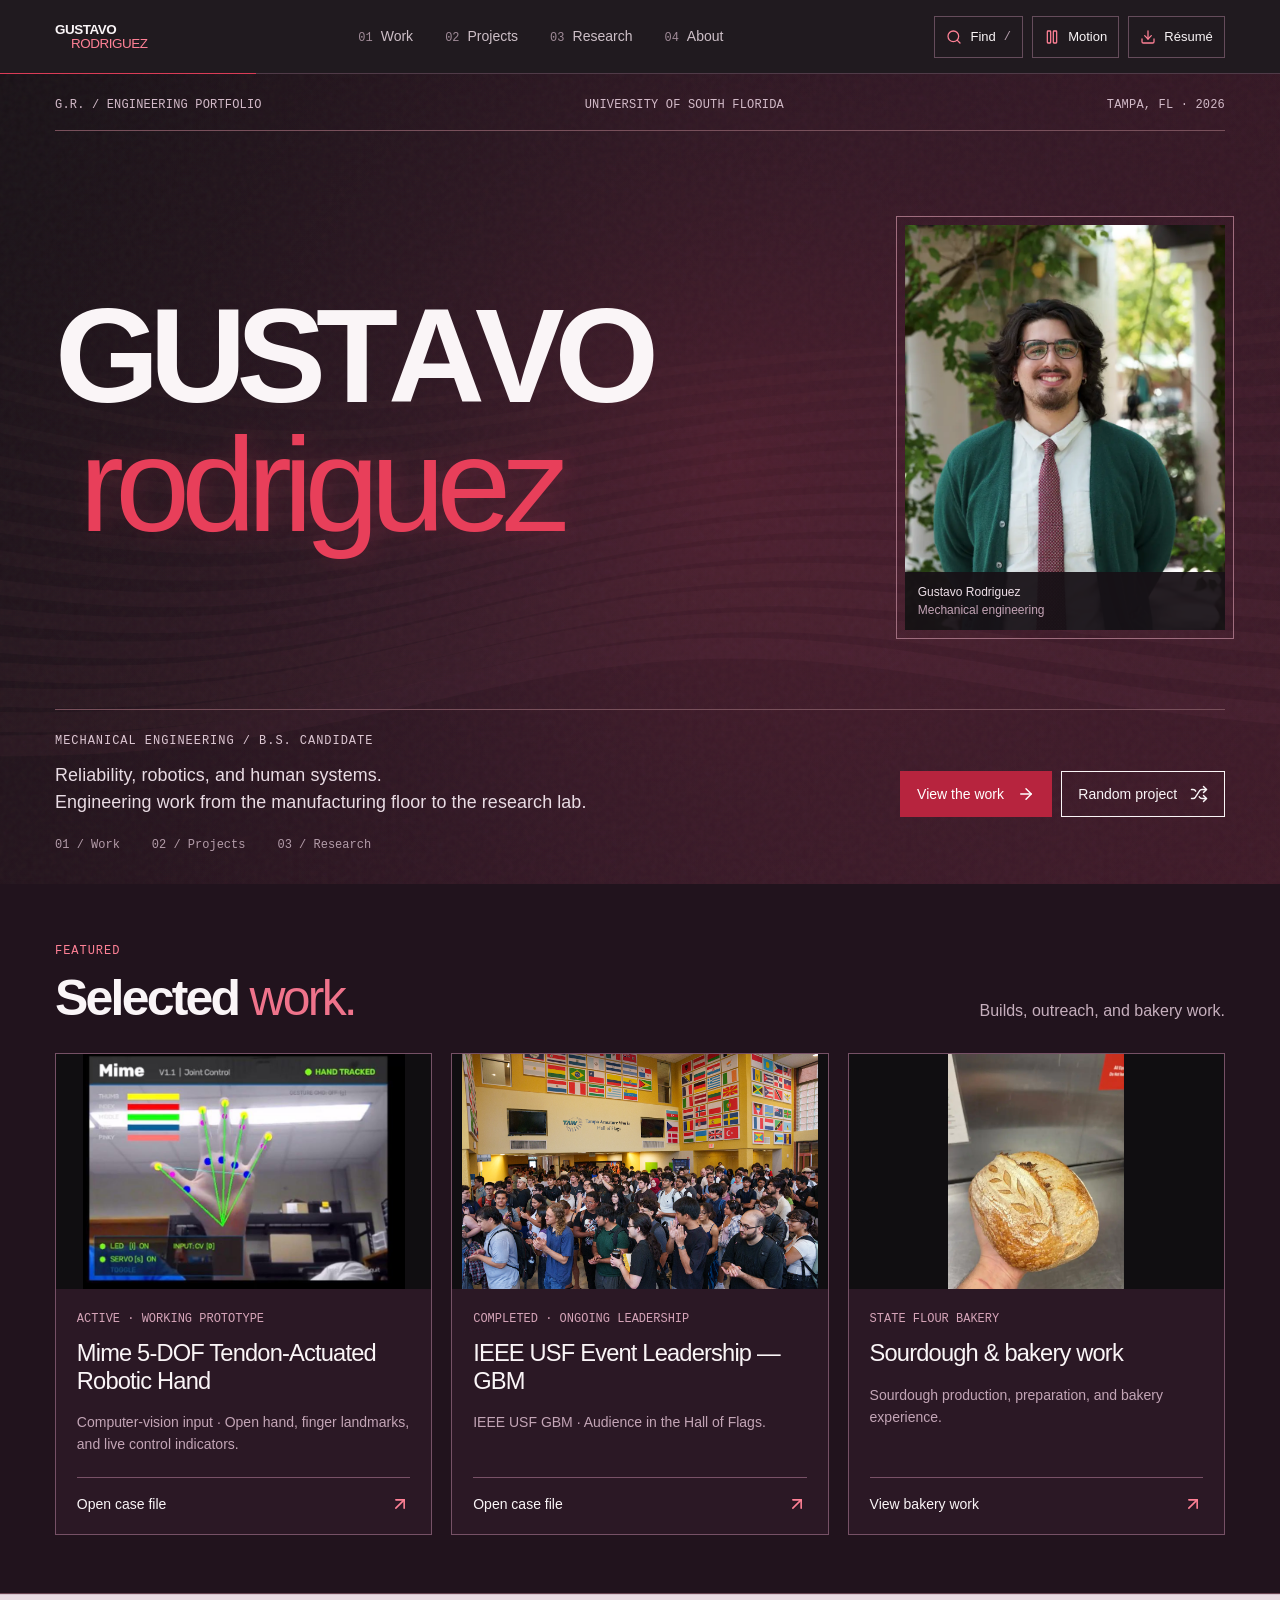
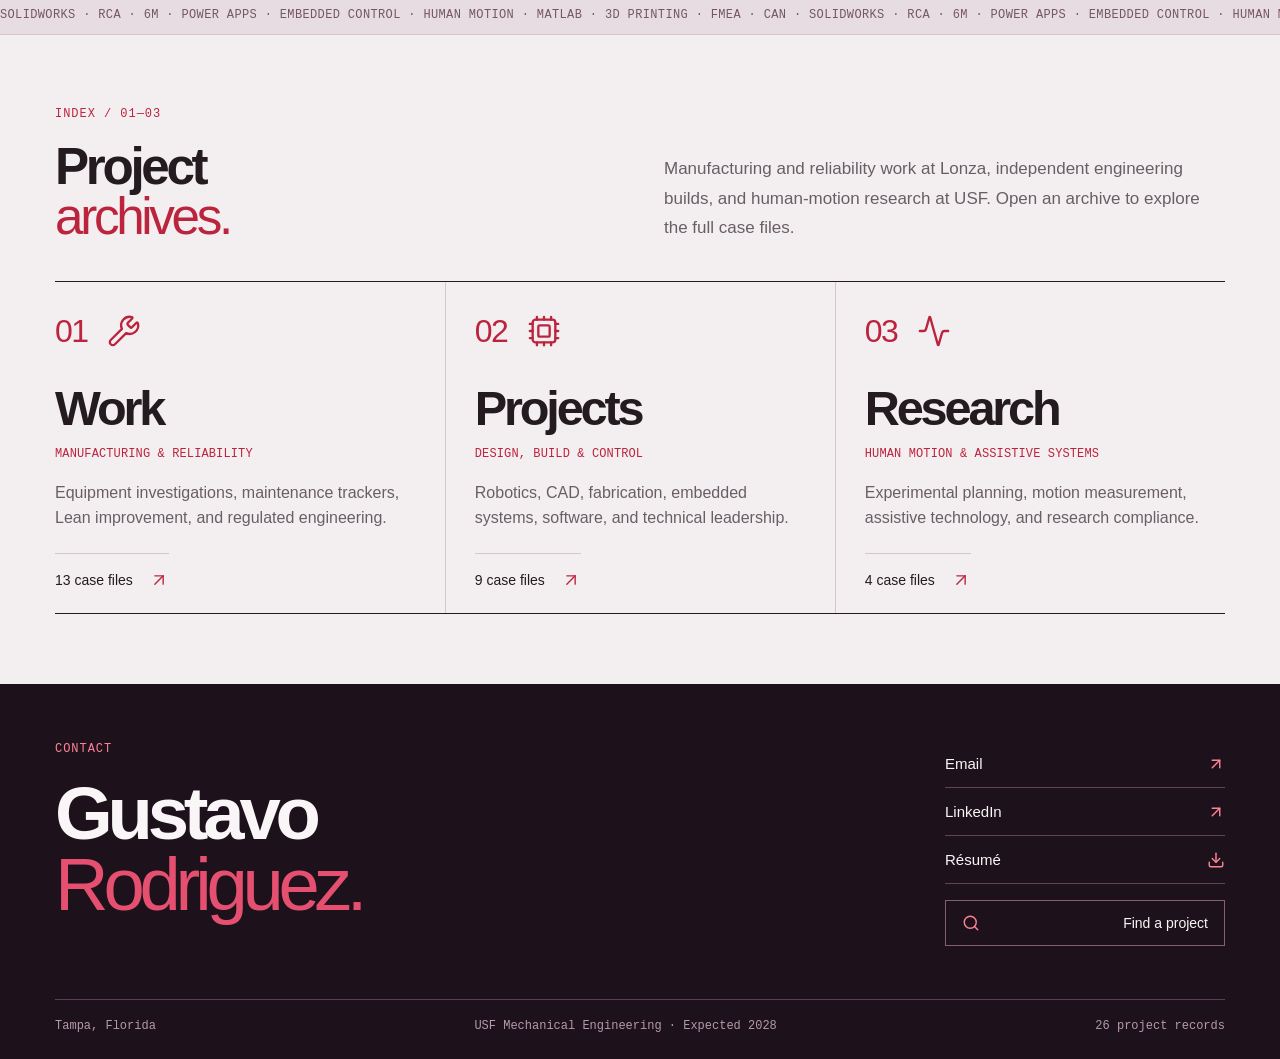
==== index.html @ 16ee63f1 "Add files via upload" ====
<!doctype html>
<html lang="en">
<head>
  <meta charset="utf-8">
  <meta name="viewport" content="width=device-width,initial-scale=1,viewport-fit=cover">
  <meta name="description" content="Gustavo Rodriguez — mechanical engineering portfolio across reliability, manufacturing systems, robotics, CAD, embedded control, and human-motion research.">
  <meta name="theme-color" content="#171116">
  <title>Gustavo Rodriguez — Engineering Portfolio</title>
  <style>
:root{--ink:#241b21;--sea:#171116;--paper:#f3eff1;--paper-2:#e9e2e6;--white:#faf5f7;--accent:#bc243e;--accent-light:#ff8196;--accent-soft:#efdee4;--muted:#6a5e66;--line:#d3c7cf;--line-dark:#503b48;--sans:Helvetica,"Helvetica Neue",Arial,sans-serif;--serif:var(--sans);--mono:"Courier New",monospace;--nav:74px;--pad:clamp(20px,4.3vw,70px)}
*{box-sizing:border-box}html{background:var(--sea);scroll-behavior:smooth;scroll-padding-top:var(--nav)}body{margin:0;background:var(--paper);color:var(--ink);font:16px/1.65 var(--sans);overflow-x:clip}button,input,textarea,select{font:inherit}button,a{-webkit-tap-highlight-color:transparent}button{border-radius:0;color:inherit}button:not(:disabled),summary{cursor:pointer}button:disabled{opacity:.5;cursor:default}a{color:inherit;text-decoration:none}img,video{display:block;max-width:100%}[hidden]{display:none!important}::selection{background:#d43551;color:#fff}:focus-visible{outline:2px solid var(--accent);outline-offset:4px}.scroll-locked{position:fixed;width:100%;overflow:hidden}.icon-sprite{position:absolute;width:0;height:0;overflow:hidden;pointer-events:none}.icon{display:inline-block;width:20px;height:20px;vertical-align:middle;flex-shrink:0;pointer-events:none}.icon-badge{display:inline-flex;align-items:center;justify-content:center;flex-shrink:0;width:46px;height:46px;color:var(--accent)}.icon-badge>.icon{width:34px;height:34px;stroke-width:1.7}.section-label{display:block;color:var(--accent);font:400 .75rem/1.55 var(--mono);letter-spacing:.08em;text-transform:uppercase}.skip{position:fixed;z-index:200;left:1rem;top:-5rem;padding:.8rem 1rem;background:var(--paper);color:var(--ink)}.skip:focus{top:1rem}.view{display:none;min-height:calc(100svh - var(--nav));animation:pageEnter .5s ease}.view.active{display:block}@keyframes pageEnter{from{opacity:0;transform:translateY(9px)}to{opacity:1;transform:none}}
.mast,.cover,.page-hero,.about-hero,.feature-band,.education-card,.case-art,.editor-lock,body>footer{--accent:#ff8196;--accent-soft:#442330;--muted:#c1acb9;--line:#684451;color:var(--white);background:var(--sea)}.mast{position:sticky;z-index:50;top:0;display:grid;grid-template-columns:auto 1fr auto;align-items:center;gap:1.5rem;min-height:var(--nav);padding:0 var(--pad);border-bottom:1px solid var(--line-dark);background:#171116f5;backdrop-filter:blur(12px)}.wordmark{display:flex;flex-direction:column;align-items:flex-start;gap:0;padding:0;border:0;background:none;font:750 .84rem/.97 var(--sans);letter-spacing:-.035em}.wordmark i{margin-left:1rem;color:var(--accent);font-style:normal;font-weight:300}.nav{display:flex;justify-content:center;gap:clamp(1rem,2.5vw,2.7rem)}.nav button{position:relative;min-height:44px;padding:.6rem 0;border:0;background:none;color:#cdbfc7;font-size:.875rem;line-height:1.3}.nav small{color:#a08b98;font:.75rem var(--mono);margin-right:.5rem}.nav button:after{content:"";position:absolute;left:0;right:100%;bottom:0;height:1px;background:var(--accent);transition:right .25s}.nav button.active,.nav button:hover{color:white}.nav button.active:after,.nav button:hover:after{right:0}.utility{display:flex;align-items:center;gap:.55rem}.utility button,.utility a{display:inline-flex;align-items:center;justify-content:center;gap:.5rem;min-height:42px;padding:.55rem .7rem;border:1px solid #654c5b;background:transparent;color:var(--white);font-size:.8125rem}.utility .icon{width:16px;height:16px;color:var(--accent)}.utility kbd{font:.75rem var(--mono);color:#b8a0af}.utility button:hover,.utility a:hover{border-color:var(--accent)}.menu{display:none}.route-progress{position:absolute;left:0;bottom:-1px;width:var(--route-progress,20%);height:1px;background:#db3c57;transition:width .4s ease}
.cover{position:relative;isolation:isolate;overflow:hidden;background:#24131e}#oceanCanvas{position:absolute;z-index:-2;inset:0;width:100%;height:100%;pointer-events:none}.cover:before,.page-hero:before,.about-hero:before{content:"";position:absolute;z-index:-1;inset:0;pointer-events:none;background-image:url("data:image/svg+xml,%3Csvg viewBox='0 0 180 180' xmlns='http://www.w3.org/2000/svg'%3E%3Cfilter id='g'%3E%3CfeTurbulence type='fractalNoise' baseFrequency='.78' numOctaves='2' stitchTiles='stitch'/%3E%3C/filter%3E%3Crect width='100%25' height='100%25' filter='url(%23g)' opacity='.7'/%3E%3C/svg%3E");opacity:.06;mix-blend-mode:screen}.cover-grid{display:grid;grid-template-columns:minmax(0,1.6fr) minmax(240px,.65fr);grid-template-rows:auto 1fr auto;gap:2rem;align-items:center;min-height:min(810px,calc(100svh - var(--nav)));padding:1.35rem var(--pad) 2rem}.cover-top{grid-column:1/-1;display:flex;justify-content:space-between;align-items:center;gap:1rem;padding-bottom:1rem;border-bottom:1px solid #78505b;color:#d2bac8;font:.75rem/1.5 var(--mono);text-transform:uppercase;letter-spacing:.015em}.cover-title{position:relative;z-index:3;margin:1rem 0;font:750 clamp(4rem,10.5vw,10.8rem)/.94 var(--sans);letter-spacing:-.075em;text-transform:uppercase}.cover-title .line{position:relative;display:block;white-space:nowrap}.cover-title .line:last-child{margin:.015em 0 0 .18em;color:#e83f5a;font-weight:300;letter-spacing:-.065em;text-transform:none}.cover-title .line:last-child:after{content:attr(data-name);position:absolute;z-index:-1;inset:0;color:#f44367;opacity:.18;filter:blur(12px);transform:translateX(.055em);animation:typeEcho 11s ease-in-out infinite alternate;pointer-events:none}.cover-title .glyph{display:inline-block;animation:glyphIn 1s cubic-bezier(.18,.75,.18,1) both}@keyframes glyphIn{from{opacity:0;filter:blur(14px);transform:translateY(18px)}to{opacity:1;filter:none;transform:none}}@keyframes typeEcho{to{transform:translate(-.025em,.025em);opacity:.3;filter:blur(18px)}}.portrait-wrap{position:relative;width:min(25vw,350px);justify-self:end;aspect-ratio:.79;margin:2.5rem 0 1.5rem;outline:1px solid #9f6d7e;outline-offset:8px;background:#20151c}.portrait-wrap picture{display:block;width:100%;height:100%}.portrait-wrap img{width:100%;height:100%;object-fit:cover;object-position:center 36%;animation:none;transform:none}.portrait-label{position:absolute;left:0;right:0;bottom:0;display:flex;flex-direction:column;padding:.7rem .8rem;background:#171116ef;color:#eee0e8;font:.75rem/1.5 var(--sans)}.portrait-label span:last-child{color:#c4a4b6;font-size:.75rem}.cover-bottom{grid-column:1/-1;display:grid;grid-template-columns:minmax(0,1.1fr) auto;gap:1rem 2rem;align-items:end;border-top:1px solid #78505b;padding-top:1.4rem}.cover-deck>.section-label{color:#ddc7d3;margin-bottom:.7rem}.cover-deck>p{max-width:670px;margin:0;color:#e9dce4;font:300 clamp(1rem,1.4vw,1.25rem)/1.55 var(--sans);letter-spacing:.005em}.hero-actions,.about-actions{display:flex;gap:.6rem;flex-wrap:wrap}.button,.hero-actions a,.hero-actions button{display:inline-flex;align-items:center;justify-content:center;gap:.8rem;min-height:46px;padding:.75rem 1rem;border:1px solid currentColor;background:transparent;color:inherit;font-size:.875rem;font-weight:400;line-height:1.3}.button .icon,.hero-actions .icon{width:18px;height:18px}.button:hover,.hero-actions button:hover{border-color:var(--accent);color:var(--accent)}.hero-actions .primary-action{background:#b7243e;border-color:#b7243e;color:white}.hero-actions .primary-action:hover{background:#cc304b;border-color:#cc304b;color:white}.cover-roles{grid-column:1/-1;display:flex;gap:2rem;padding-top:.3rem;color:#b39ca9;font:.75rem var(--mono)}.ticker{overflow:hidden;border-block:1px solid #d5c5ce;background:#e8dce3;color:#745763}.ticker div{width:max-content;padding:.85rem 0;font:.75rem/1 var(--mono);letter-spacing:.03em;text-transform:uppercase;animation:ticker 50s linear infinite}@keyframes ticker{to{transform:translateX(-50%)}}
.home-intro{display:grid;grid-template-columns:1fr 1fr;align-items:end;gap:3rem;padding:clamp(3rem,5.5vw,6rem) var(--pad) 2.4rem}.home-intro h2{margin:1.1rem 0 0;font:650 clamp(2.6rem,4vw,4.2rem)/.99 var(--sans);letter-spacing:-.065em}.home-intro h2 em{font-weight:300;font-style:normal;color:var(--accent)}.home-intro>p{max-width:580px;justify-self:end;margin:0;color:var(--muted);font:300 1.0625rem/1.75 var(--sans)}.gateways{display:grid;grid-template-columns:repeat(3,minmax(0,1fr));margin:0 var(--pad) clamp(3rem,5.5vw,6rem);border-top:1px solid var(--ink);border-bottom:1px solid var(--ink)}.gateway{display:flex;flex-direction:column;min-width:0;padding:1.7rem 1.8rem 1.4rem;border:0;background:transparent;text-align:left;transition:background .25s}.gateway+.gateway{border-left:1px solid var(--line)}.gateway:first-child{padding-left:0;padding-right:1.8rem}.gateway:last-child{padding-right:0}.gateway:hover{background:#ebdfe5}.gateway-top{display:flex;justify-content:space-between;align-items:center;gap:1rem}.gateway-no{color:var(--accent);font:300 2rem/1 var(--sans);letter-spacing:-.05em}.gateway .icon-badge{width:42px;height:42px}.gateway .icon{stroke-width:1.65}.gateway h3{margin:2rem 0 .8rem;font:550 clamp(2.3rem,3.8vw,4rem)/1 var(--sans);letter-spacing:-.065em}.gateway small{color:var(--accent);font:.75rem/1.55 var(--mono);text-transform:uppercase;letter-spacing:.01em}.gateway p{margin:1rem 0 1.4rem;color:var(--muted);font:300 1rem/1.6 var(--sans)}.gateway-foot{display:flex;align-items:center;justify-content:space-between;gap:1rem;margin-top:auto;padding-top:1rem;border-top:1px solid var(--line);font:.875rem var(--sans)}.gateway-foot .icon{color:var(--accent);transition:transform .25s}.gateway:hover .gateway-foot .icon{transform:translate(3px,-3px)}.feature-band{display:grid;grid-template-columns:.85fr 1.15fr;gap:clamp(2rem,7vw,7rem);padding:clamp(3rem,6vw,6rem) var(--pad);background:#21131d}.feature-copy>h2{margin:1.2rem 0 1.6rem;font:650 clamp(2.8rem,4.5vw,5rem)/.97 var(--sans);letter-spacing:-.065em}.feature-copy>h2 em{color:#e34f6b;font-weight:300;font-style:normal}.feature-copy>p{max-width:410px;color:#c2aebc;font:300 1rem/1.7 var(--sans)}.feature-metrics{display:grid;grid-template-columns:1fr 1fr;gap:1.3rem;max-width:480px;margin-top:2rem;border-top:1px solid #654455}.feature-metrics>div{padding-top:1.4rem}.feature-metrics strong{font:350 clamp(2.5rem,3.8vw,4rem)/1 var(--sans);letter-spacing:-.065em}.feature-metrics strong span{font-size:.52em;letter-spacing:-.035em}.feature-metrics p{max-width:190px;margin:1rem 0 0;color:#bda4b4;font:.875rem/1.5 var(--sans)}.featured-cases{border-top:1px solid #825565}.featured-case{display:grid;grid-template-columns:34px minmax(0,1fr) 20px;align-items:center;gap:1rem;width:100%;padding:1.35rem 0;border:0;border-bottom:1px solid #604052;background:transparent;color:var(--white);text-align:left}.featured-case-icon{color:var(--accent)}.featured-case-icon .icon{width:26px;height:26px;stroke-width:1.65}.featured-case small{display:block;color:#c0a3b3;font:.75rem/1.5 var(--mono);text-transform:uppercase}.featured-case strong{display:block;margin:.6rem 0 0;font:400 clamp(1rem,1.5vw,1.35rem)/1.3 var(--sans);letter-spacing:-.02em}.featured-case>.icon{color:var(--accent);transition:transform .25s}.featured-case:hover strong{color:var(--accent)}.featured-case:hover>.icon{transform:translate(3px,-3px)}
.page-hero{position:relative;isolation:isolate;overflow:hidden;padding:1.4rem var(--pad) 2.8rem;background:linear-gradient(110deg,#20131c 25%,#402031)}.chapter-meta{display:flex;justify-content:space-between;gap:1rem;padding-bottom:1rem;border-bottom:1px solid #79515f;color:#bba3b1;font:.75rem/1.55 var(--mono);text-transform:uppercase}.chapter-meta .section-label{color:#e1c4d1}.chapter-title{display:flex;align-items:center;justify-content:space-between;gap:3rem;margin:2.7rem 0 1.5rem}.chapter-title h1{margin:0;max-width:1050px;font:650 clamp(2.8rem,6.5vw,7rem)/.97 var(--sans);letter-spacing:-.065em;overflow-wrap:anywhere}.chapter-title h1 em{display:block;margin-top:.06em;color:#ef738b;font-weight:300;font-style:normal;font-size:.8em}.chapter-icon{align-self:center;flex-shrink:0;color:#ef738b}.chapter-icon .icon{width:clamp(46px,7vw,95px);height:clamp(46px,7vw,95px);stroke-width:1.2}.page-hero>p{max-width:790px;margin:0;color:#cdb4c3;font:300 1rem/1.7 var(--sans)}.archive{padding:clamp(2.4rem,4.5vw,4.5rem) var(--pad)}.section-heading{display:flex;align-items:end;justify-content:space-between;gap:2rem;margin-bottom:1.5rem}.section-heading .section-label{color:var(--muted)}.section-heading h2{margin:.55rem 0 0;font:400 2.1rem/1.1 var(--sans);letter-spacing:-.05em}.section-heading p{max-width:530px;margin:0;color:var(--muted);font:300 1rem/1.65 var(--sans)}.confidentiality{display:flex;align-items:center;gap:.8rem;margin:0 0 1rem;padding:.9rem 0;border-block:1px solid var(--line);color:var(--muted);font:.875rem/1.55 var(--sans)}.confidentiality>.icon{color:var(--accent)}.confidentiality b{margin-right:.5rem;font-weight:500;color:var(--ink)}.archive-tools{position:sticky;z-index:12;top:var(--nav);display:flex;flex-wrap:wrap;align-items:center;justify-content:space-between;gap:.8rem;padding:.8rem 0 1rem;margin-bottom:.5rem;background:#f3eff1f7;backdrop-filter:blur(10px)}.search-wrap{display:flex;align-items:center;gap:.7rem;min-width:225px;max-width:340px;flex:1;min-height:46px;padding:.7rem .8rem;border:1px solid #b9a5b1;background:#faf7f8;color:var(--muted)}.search-wrap:focus-within{outline:2px solid var(--accent);outline-offset:2px}.search-wrap .icon{width:18px;height:18px;color:var(--accent)}.search-wrap input{width:100%;min-width:0;border:0;outline:0;background:transparent;font-size:.9375rem}.filter-row{display:flex;gap:.4rem;flex-wrap:wrap;justify-content:flex-end}.filter-row button{min-height:42px;padding:.6rem .75rem;border:1px solid var(--line);background:transparent;font-size:.875rem;line-height:1.3}.filter-row button.active{background:#aa243c;border-color:#aa243c;color:white}.filter-row button:hover{border-color:var(--accent)}.archive-grid{display:grid;grid-template-columns:repeat(3,minmax(0,1fr));gap:1rem}.project-card{position:relative;display:flex;min-width:0;min-height:400px;flex-direction:column;padding:1.6rem;border:1px solid #cbbcc5;background:#f8f4f6;text-align:left;transition:border-color .25s,background .25s}.project-card:after{content:"";position:absolute;left:0;bottom:0;width:0;height:2px;background:var(--accent);transition:width .35s ease}.project-card:hover{background:#eee1e7;border-color:#b18d9e}.project-card:hover:after{width:100%}.card-top{display:flex;justify-content:space-between;align-items:center;gap:1rem;margin-bottom:1.3rem}.card-top .icon-badge{justify-content:flex-start;width:42px;height:42px}.card-top .icon{width:35px;height:35px;transition:transform .3s;stroke-width:1.7}.project-card:hover .card-top .icon{transform:translateY(-2px)}.card-code{align-self:flex-start;color:#886774;font:.75rem var(--mono)}.card-copy{display:flex;flex:1;min-width:0;flex-direction:column}.card-kicker{color:#805866;font:.75rem/1.5 var(--mono);letter-spacing:.01em;text-transform:uppercase}.card-copy h3{margin:.65rem 0 1rem;font:450 clamp(1.45rem,1.95vw,2rem)/1.12 var(--sans);letter-spacing:-.045em;overflow-wrap:anywhere}.card-copy p{display:-webkit-box;-webkit-box-orient:vertical;-webkit-line-clamp:3;overflow:hidden;margin:0;color:var(--muted);font:300 1rem/1.6 var(--sans)}.card-methods{display:flex;flex-wrap:wrap;gap:.35rem;margin:1.2rem 0 1.4rem}.card-methods span{padding:.25rem .5rem;border:1px solid #d9cbd3;color:#77606c;font:.75rem/1.4 var(--mono)}.card-open{display:flex;justify-content:space-between;align-items:center;gap:.8rem;margin-top:auto;border-top:1px solid var(--line);padding-top:1rem;font:.875rem var(--sans)}.card-open>.icon{color:var(--accent);transition:transform .25s}.project-card:hover .card-open>.icon{transform:translate(2px,-2px)}.empty{grid-column:1/-1;display:grid;place-items:center;min-height:200px;padding:2rem;border:1px solid var(--line);color:var(--muted);text-align:center}
dialog{border:1px solid #927281;padding:0;color:var(--ink);border-radius:0}dialog::backdrop{background:#11080fcf;backdrop-filter:blur(9px)}.case-dialog{width:min(1200px,calc(100vw - 2rem));max-width:none;max-height:92svh;overflow:hidden;background:var(--paper);box-shadow:0 35px 100px #0005}.case-shell{max-height:91svh;overflow:auto;overscroll-behavior:contain}.case-art{position:relative;padding:1.6rem 2.2rem 2rem;background:linear-gradient(120deg,#22131d,#492333)}.case-art-top{display:flex;gap:1rem;align-items:center;padding-right:2.5rem}.case-art .icon-badge{width:34px;height:34px}.case-art .icon{width:29px;height:29px;stroke-width:1.7}.case-art-code{color:#e08ea1;font:.75rem var(--mono)}.case-art-top small{margin-left:auto;color:#d3b4c3;font:.75rem/1.5 var(--mono);letter-spacing:.03em;text-transform:uppercase}.case-art h2{max-width:1040px;margin:1.4rem 2.5rem 0 0;font:450 clamp(2rem,3.6vw,3.7rem)/1.08 var(--sans);letter-spacing:-.055em;overflow-wrap:anywhere}.case-close{position:absolute;z-index:20;top:.8rem;right:.8rem;display:grid;place-items:center;width:40px;height:40px;margin:0;border:1px solid #a87286;background:#2c1522;color:#fbeff5}.case-close:hover{background:#76283f}.case-main{position:relative}.quick-specs{display:grid;grid-template-columns:repeat(4,minmax(0,1fr));background:#e7dce3;border-bottom:1px solid #c9b3bf}.quick-specs>div{padding:1rem 1.3rem;border-right:1px solid #c9b3bf}.quick-specs>div:last-child{border-right:0}.quick-specs span{display:block;margin-bottom:.6rem;color:#8b3750;font:.75rem/1.4 var(--mono);text-transform:uppercase}.quick-specs strong{display:block;font:.9375rem/1.5 var(--sans);font-weight:500}.case-head{position:sticky;z-index:5;top:0;display:flex;flex-wrap:wrap;justify-content:space-between;align-items:center;gap:.8rem;padding:.55rem 2.2rem 0;border-bottom:1px solid var(--line);background:#f3eff1f7;backdrop-filter:blur(10px)}.case-status{display:flex;gap:.8rem;align-items:center;color:#785563;font:.75rem/1.5 var(--mono);text-transform:uppercase}.case-status #caseIndex{display:none}.case-tabs{display:flex;gap:1.2rem}.case-tabs button{display:inline-flex;align-items:center;justify-content:center;gap:.5rem;min-height:48px;padding:.75rem .05rem;border:0;border-bottom:2px solid transparent;background:transparent;color:var(--muted);font-size:.875rem;font-weight:400;white-space:nowrap}.case-tabs button.active{border-color:var(--accent);color:var(--ink)}.case-tabs .icon{width:18px;height:18px}.case-tabs button.active .icon{color:var(--accent)}.tab-count{padding:.05rem .3rem;background:var(--accent-soft);color:var(--accent);font:.75rem var(--mono)}.case-panel{display:none;padding:2.2rem}.case-panel.active{display:block;animation:panelIn .25s ease}@keyframes panelIn{from{opacity:0;transform:translateY(5px)}to{opacity:1;transform:none}}.case-lead{max-width:1020px;margin:0;color:#39252f;font:300 clamp(1.125rem,1.7vw,1.35rem)/1.65 var(--sans);letter-spacing:-.015em}.case-details{display:grid;grid-template-columns:repeat(2,minmax(0,1fr));gap:0 2rem;list-style:none;margin:1.8rem 0 0;padding:0;counter-reset:notes}.case-details li{display:grid;grid-template-columns:24px 1fr;gap:.65rem;padding:1.25rem 0;border-top:1px solid var(--line);color:#66505d;font:300 1rem/1.65 var(--sans);counter-increment:notes}.case-details li:before{content:counter(notes,decimal-leading-zero);padding-top:.2rem;color:var(--accent);font:.75rem var(--mono)}.panel-heading{margin:0 0 1.2rem;font:400 1.5rem/1.2 var(--sans);letter-spacing:-.03em}.method-wall{display:flex;flex-wrap:wrap;gap:.6rem}.method-wall span{padding:.65rem .8rem;border:1px solid #bea6b4;font:.875rem var(--sans)}.proof-link{display:inline-flex;align-items:center;gap:.8rem;min-height:46px;padding:.75rem 1rem;margin-top:1.7rem;border:1px solid var(--accent);color:var(--accent);font:.875rem var(--sans)}.proof-link:hover{background:var(--accent-soft)}.gallery-notice{display:flex;gap:1rem;margin:0 0 1.4rem;padding:.85rem 1rem;border-left:2px solid var(--accent);background:#eee1e7;color:#7a4155;font:.875rem/1.6 var(--sans)}.media-strip{display:grid;grid-template-columns:repeat(3,minmax(0,1fr));gap:1rem;margin-bottom:1.4rem}.media-strip:empty{display:none}.media-button{display:flex;flex-direction:column;min-width:0;overflow:hidden;padding:0;border:1px solid var(--line);background:#ebe3e7;text-align:left}.media-button:hover{border-color:var(--accent)}.media-button img,.media-button video{width:100%;height:210px;object-fit:contain;background:#e3dce0}.media-button span{padding:.9rem;color:#644b58;font:.875rem/1.55 var(--sans)}.evidence-grid{display:grid;grid-template-columns:repeat(3,minmax(0,1fr));gap:1rem}.evidence-panel{padding:1.2rem;border:1px solid #cdb7c3;background:#efe6eb}.evidence-panel>.icon{width:28px;height:28px;margin-bottom:1.1rem;color:var(--accent);stroke-width:1.7}.evidence-panel small{display:block;color:#99546a;font:.75rem var(--mono);text-transform:uppercase}.evidence-panel h3{margin:1rem 0;font:400 1.4rem/1.2 var(--sans);letter-spacing:-.045em}.evidence-panel p,.evidence-panel li{color:#6a505e;font:300 1rem/1.65 var(--sans)}.evidence-panel ul{padding-left:1.1rem;margin-bottom:0}.evidence-panel li+li{margin-top:.8rem}.case-foot{display:flex;justify-content:space-between;gap:.8rem;padding:1.1rem 2.2rem;border-top:1px solid var(--line);background:var(--paper);color:var(--ink)}.case-foot>div{display:flex;gap:.6rem}.case-foot button{display:inline-flex;align-items:center;justify-content:center;gap:.5rem;min-height:44px;padding:.65rem .8rem;border:1px solid #bfa8b5;background:transparent;font-size:.875rem}.case-foot .icon{width:17px;height:17px}.case-foot button:hover{border-color:var(--accent);color:var(--accent)}.lightbox{width:min(1100px,calc(100vw - 1rem));max-width:none;max-height:94svh;overflow:auto;background:#21141d;color:var(--white)}.lightbox figure{margin:0}.lightbox img,.lightbox video{width:100%;max-height:80svh;object-fit:contain}.lightbox figcaption{padding:1.2rem;font:1rem/1.6 var(--sans)}.lightbox button{position:fixed;right:1rem;top:1rem;display:grid;place-items:center;width:44px;height:44px;border:1px solid #b47c94;background:#21141def;color:var(--white)}
.about-hero{position:relative;isolation:isolate;overflow:hidden;display:grid;grid-template-columns:minmax(0,1.35fr) minmax(240px,.65fr);gap:3rem;align-items:center;padding:3.5rem var(--pad);background:linear-gradient(120deg,#25151f 25%,#442334)}.about-title{margin:1.4rem 0 1.5rem;font:650 clamp(3.2rem,6.5vw,7rem)/.98 var(--sans);letter-spacing:-.07em}.about-title em{color:#eb6883;font-style:normal;font-weight:300}.about-copy p{max-width:720px;margin:0;color:#cfb9c7;font:300 1.0625rem/1.8 var(--sans)}.about-actions{margin-top:1.8rem}.about-actions .button{border-color:#996176;font-size:.875rem}.about-portrait{position:relative;justify-self:end;width:min(100%,340px);aspect-ratio:.82;outline:1px solid #9f6d7e;outline-offset:7px;margin:0 8px}.about-portrait img{width:100%;height:100%;object-fit:cover;object-position:center 35%;animation:none;transform:none}.about-portrait span{position:absolute;left:0;right:0;bottom:0;padding:.75rem;background:#21121cec;color:#d7bccc;font:.75rem/1.5 var(--sans)}.about-block{display:grid;grid-template-columns:minmax(150px,.36fr) minmax(0,1.64fr);gap:clamp(2rem,5.5vw,6rem);padding:clamp(3rem,5vw,5rem) var(--pad);border-bottom:1px solid var(--line)}.about-label{display:flex;flex-direction:column;align-items:flex-start;gap:1rem}.about-label .icon-badge{justify-content:flex-start}.about-label .icon{width:30px;height:30px}.timeline{border-top:1px solid #b8a0ae}.timeline article{display:grid;grid-template-columns:140px minmax(0,1fr);gap:1.4rem;padding:1.6rem 0;border-bottom:1px solid var(--line)}.timeline time{color:#8a5267;font:.75rem/1.65 var(--mono)}.timeline h3{margin:0;font:450 clamp(1.5rem,2.35vw,2.4rem)/1.12 var(--sans);letter-spacing:-.045em}.timeline h4{margin:.6rem 0;color:var(--accent);font-size:.9375rem;font-weight:400}.timeline p{margin:1rem 0 0;color:var(--muted);font:300 1rem/1.75 var(--sans)}.timeline .section-label{margin-top:1rem;color:#8a6476;text-transform:none;letter-spacing:0}.education-card{padding:2.2rem;background:#2c1824}.education-card h3{margin:1rem 0 1.4rem;font:450 clamp(2.2rem,3.6vw,4rem)/1.08 var(--sans);letter-spacing:-.055em}.education-card p{color:#d1b8c8;font:300 1.0625rem/1.6 var(--sans)}.education-meta{display:flex;gap:.6rem;flex-wrap:wrap;margin-top:1.5rem}.education-meta span{padding:.6rem .7rem;border:1px solid #795168;font:.75rem var(--mono)}.credential-groups{display:grid;grid-template-columns:repeat(2,minmax(0,1fr));gap:1.1rem}.credential-group{padding:1.4rem;border:1px solid #c9b5c0;background:#f7f1f4}.credential-group h3{margin:0 0 1.4rem;color:#8c2e49;font:400 1.6rem/1.1 var(--sans);letter-spacing:-.035em}.credential-item{display:grid;grid-template-columns:1fr auto;gap:.8rem;align-items:center;padding:1rem 0;border-top:1px solid var(--line);font-size:1rem;line-height:1.5;font-weight:300}.credential-item a{display:inline-flex;align-items:center;min-height:42px;padding:.5rem .7rem;border:1px solid #b992a4;color:#962d49;font:.75rem var(--mono)}.credential-item a:hover{background:var(--accent-soft);border-color:var(--accent)}.kitchen-note{display:grid;grid-template-columns:200px minmax(0,1fr);gap:2.5rem;align-items:center;padding:3rem var(--pad);background:#e9dfe5;border-bottom:1px solid var(--line)}.kitchen-note>img{width:200px;height:225px;object-fit:cover}.kitchen-copy{max-width:920px}.kitchen-copy .section-label{margin-bottom:1.2rem}.kitchen-copy>.icon-badge{float:left;width:36px;height:36px;margin-right:.8rem}.kitchen-copy .icon{width:28px;height:28px}.kitchen-copy h2{margin:0;font:400 2rem/1.15 var(--sans);letter-spacing:-.045em}.kitchen-copy h2 br{display:none}.kitchen-copy p{clear:both;margin:1.3rem 0 0;color:var(--muted);font:300 1rem/1.75 var(--sans)}.skills{display:flex;flex-wrap:wrap;gap:.6rem;align-content:flex-start}.skills span{padding:.6rem .75rem;border:1px solid #c6aebb;font:.875rem var(--sans)}.edit-peek{position:absolute;z-index:4;right:5px;bottom:5px;width:24px;height:24px;overflow:hidden;border:0;background:transparent;color:transparent;opacity:.25;transition:width .25s,opacity .25s}.edit-peek:after{content:"";position:absolute;right:4px;bottom:4px;width:5px;height:5px;background:#de3d5a}.edit-peek span{opacity:0;font:.75rem var(--mono)}.edit-peek:hover,.edit-peek:focus-visible{width:74px;background:#2c1623;color:white;opacity:1}.edit-peek:hover:after,.edit-peek:focus-visible:after{display:none}.edit-peek:hover span,.edit-peek:focus-visible span{opacity:1}
.finder{width:min(800px,calc(100vw - 1rem));max-width:none;background:var(--paper);box-shadow:0 30px 90px #0004}.finder-head{display:flex;gap:.8rem;padding:1rem;border-bottom:1px solid var(--line)}.finder-head input{flex:1;min-width:0;padding:.4rem;border:0;background:transparent;outline:0;font-size:1.0625rem}.finder-head button{min-width:44px;min-height:42px;border:1px solid #b992a4;background:transparent;font:.75rem var(--mono)}.finder-results{max-height:60svh;overflow:auto;padding:.5rem}.finder-result{display:grid;grid-template-columns:42px 1fr auto;gap:.8rem;align-items:center;width:100%;padding:1rem .7rem;border:0;border-bottom:1px solid var(--line);background:transparent;text-align:left}.finder-result:hover,.finder-result.active{background:#ecd9e2}.finder-result b{color:var(--accent);font:.75rem var(--mono)}.finder-result strong{display:block;font:400 1rem/1.4 var(--sans)}.finder-result span{font:.75rem var(--mono);color:var(--muted)}

.editor-lock{display:grid;place-items:center;min-height:calc(100svh - var(--nav));padding:var(--pad)}.editor-lock>div{width:min(720px,100%);padding:clamp(1.5rem,5vw,4rem);border:1px solid var(--line-dark)}.editor-lock h1,.studio-head h1{margin:1rem 0;font:650 clamp(3rem,6vw,6rem)/1 var(--sans);letter-spacing:-.065em}.editor-lock p,.studio-head p{color:var(--muted);font:1rem/1.7 var(--sans)}.editor-login{display:grid;grid-template-columns:1fr auto;gap:.875rem;margin-top:1.5rem}.editor-login input{min-width:0;min-height:48px;border:1px solid #79766e;background:#291923;color:white;padding:.8rem}.editor-login button{border:1px solid var(--accent);background:var(--white);color:var(--ink);padding:.8rem 1rem;font-weight:600}.editor-message{grid-column:1/-1;color:var(--accent-light);font:.875rem var(--mono)}.studio{min-height:100vh;padding:2.5rem var(--pad);background:var(--paper)}.studio-head{display:grid;grid-template-columns:1.15fr .85fr;gap:2rem;align-items:end;padding-bottom:2rem;border-bottom:1px solid var(--line)}.studio-toolbar{position:sticky;z-index:15;top:var(--nav);display:flex;justify-content:space-between;gap:1rem;flex-wrap:wrap;padding:1rem 0;background:#f3eff1f5;backdrop-filter:blur(10px);border-bottom:1px solid var(--line)}.studio-tabs,.studio-actions,.entry-actions{display:flex;gap:.4rem;flex-wrap:wrap}.studio-button{min-height:42px;padding:.875rem .8rem;border:1px solid #baa1af;background:transparent;font-size:.875rem;font-weight:600}.studio-button:hover,.studio-button.active{background:var(--ink);border-color:var(--ink);color:var(--white)}.studio-button.primary{background:var(--accent-soft);border-color:var(--accent);color:#8d2542}.studio-button.danger{color:#962c22}.studio-panel{padding:2rem 0}.studio-panel-head{display:flex;justify-content:space-between;align-items:end;gap:1rem;margin-bottom:1.5rem}.studio-panel-head h2{margin:.4rem 0 0;font:600 clamp(2rem,4vw,3.8rem)/1.1 var(--sans);letter-spacing:-.05em}.studio-filters{display:flex;gap:.5rem}.studio-filters select,.studio-filters input{min-width:0;min-height:44px;border:1px solid #b59eaa;padding:.875rem;background:#faf6f8}.entry-list{border-top:1px solid var(--line)}.entry-row{display:grid;grid-template-columns:40px minmax(0,1fr) minmax(300px,.8fr);gap:1rem;align-items:center;padding:1.3rem 0;border-bottom:1px solid var(--line)}.entry-row.hidden{opacity:.5}.entry-index{color:var(--accent);font:.875rem var(--mono)}.entry-row h3{margin:0;font:600 clamp(1.15rem,1.6vw,1.55rem)/1.2 var(--sans);letter-spacing:-.025em}.entry-row p{margin:.875rem 0 0;color:var(--muted);font:.87rem/1.55 var(--sans)}.entry-actions{justify-content:flex-end}.entry-actions button{min-height:38px;padding:.5rem .875rem;border:1px solid var(--line);background:transparent;font-size:.875rem;font-weight:500}.entry-actions button:hover{border-color:var(--accent);background:var(--accent-soft)}.studio-notice{min-height:1.4rem;color:var(--accent);font:.875rem/1.6 var(--mono)}.edit-dialog{width:min(880px,calc(100vw - 1rem));max-width:none;max-height:94svh;overflow:auto;background:var(--paper)}.edit-form{padding:1.5rem}.edit-form h2{margin:.3rem 0 1.4rem;font:600 clamp(2rem,4vw,3.4rem)/1.1 var(--sans);letter-spacing:-.04em}.field-grid{display:grid;grid-template-columns:1fr 1fr;gap:1rem}.field{display:grid;gap:.5rem;color:var(--muted);font:.875rem/1.5 var(--mono)}.field.wide{grid-column:1/-1}.field input,.field textarea,.field select{width:100%;min-height:46px;padding:.875rem;border:1px solid #b29aa7;background:#faf6f8;color:#222;font:1rem/1.5 var(--sans)}.field textarea{min-height:125px;resize:vertical}.edit-actions{display:flex;justify-content:flex-end;gap:.875rem;margin-top:1.4rem}.media-editor{grid-column:1/-1;padding:1rem;border:1px solid var(--line)}.media-editor h3{margin:0 0 1rem;font-size:1rem;font-weight:600}.media-editor-list{display:grid;grid-template-columns:repeat(3,minmax(0,1fr));gap:.875rem}.media-edit-item{position:relative;border:1px solid var(--line);background:var(--paper-2)}.media-edit-item img,.media-edit-item video{width:100%;height:130px;object-fit:contain}.media-edit-item p{min-height:55px;margin:0;padding:.875rem;font:.875rem/1.55 var(--sans)}.media-edit-item button{position:absolute;right:.35rem;top:.35rem;min-width:32px;min-height:32px;border:0;background:#202020ef;color:white}.media-add{display:flex;flex-wrap:wrap;gap:.5rem;margin-top:.8rem}.media-add input{flex:1;min-width:150px}.file-button{display:inline-flex;align-items:center;min-height:42px;padding:.875rem .8rem;border:1px solid var(--line);cursor:pointer;font:.875rem var(--sans)}.file-button input{display:none}

body>footer{padding:3.5rem var(--pad) 1.5rem;background:#1d121b}.footer-top{display:flex;justify-content:space-between;align-items:flex-start;gap:3rem}.footer-top p{margin:1.2rem 0 0;font:550 clamp(2.8rem,5.8vw,6rem)/.96 var(--sans);letter-spacing:-.07em}.footer-top p em{font-style:normal;font-weight:300;color:#e65070}.footer-links{display:flex;flex-direction:column;min-width:280px}.footer-links a{display:flex;justify-content:space-between;align-items:center;gap:1rem;min-height:48px;padding:.75rem 0;border-bottom:1px solid #624354;font:.9375rem var(--sans)}.footer-links .icon{color:var(--accent);width:18px;height:18px}.footer-links .button{justify-content:space-between;margin-top:1rem;border-color:#846073}.footer-base{display:flex;justify-content:space-between;gap:1rem;margin-top:3.3rem;padding-top:1.1rem;border-top:1px solid #5e3f51;color:#b799ab;font:.75rem/1.5 var(--mono)}.reveal{opacity:1;transform:none}.reveal.in{animation:revealIn .6s ease both}@keyframes revealIn{from{opacity:0;transform:translateY(14px)}to{opacity:1;transform:none}}body.focus-mode *,body.focus-mode *:before,body.focus-mode *:after{animation:none!important;transition:none!important}body.focus-mode .cover-title .glyph{opacity:1;transform:none;filter:none}
@media(min-width:1700px){.cover-grid{min-height:810px}.project-card{min-height:420px}.card-copy h3{max-width:27ch}}
@media(max-width:1150px){.mast{gap:1.2rem}.utility #focusButton{display:none}.nav{gap:1.4rem}.cover-grid{min-height:670px;grid-template-columns:minmax(0,1.6fr) minmax(210px,.65fr)}.cover-title{font-size:10vw}.cover-bottom{grid-template-columns:1fr;gap:1.3rem}.cover-roles{display:none}.hero-actions{justify-self:start}.portrait-wrap{width:25vw;max-width:310px}.gateway{padding-inline:1.3rem}.gateway h3{font-size:3.2rem}.feature-band{gap:3rem}.project-card{padding:1.3rem}.card-copy h3{font-size:1.55rem}.filter-row{flex:1}.case-head{padding-inline:1.5rem}.case-panel{padding:1.7rem}.case-art{padding-inline:1.7rem}.case-foot{padding-inline:1.7rem}.timeline article{grid-template-columns:120px 1fr}.about-block{gap:2.2rem}.entry-row{grid-template-columns:35px 1fr}.entry-actions{grid-column:2;justify-content:flex-start}}
@media(max-width:930px){.utility{display:none}.mast{grid-template-columns:auto 1fr}.nav{justify-content:flex-end}.cover-title{font-size:9.8vw}.cover-grid{gap:1.5rem}.cover-top{font-size:.75rem}.cover-top span:nth-child(2){display:none}.home-intro{gap:2rem}.home-intro h2{font-size:3rem}.home-intro>p{font-size:1rem}.gateway h3{font-size:2.7rem}.gateway:first-child{padding-right:1.2rem}.gateway+.gateway{padding-left:1.2rem}.gateway small{font-size:.75rem}.gateway p{font-size:.9375rem}.feature-band{grid-template-columns:1fr;gap:2.2rem}.feature-copy{display:grid;grid-template-columns:1fr 1fr;gap:0 2rem}.feature-copy>.section-label{grid-column:1/-1}.feature-copy>h2{grid-column:1;grid-row:2/4;font-size:3.4rem}.feature-copy>p{grid-column:2;grid-row:2;margin-bottom:.3rem}.feature-metrics{grid-column:2;grid-row:3;margin-top:1rem}.feature-metrics strong{font-size:2.8rem}.featured-case{padding:1.2rem 0}.featured-case strong{font-size:1.2rem}.archive-grid{grid-template-columns:repeat(2,minmax(0,1fr))}.section-heading p{max-width:410px}.chapter-title{gap:1.5rem}.chapter-title h1{font-size:6.3vw}.chapter-icon .icon{width:64px;height:64px}.quick-specs{grid-template-columns:repeat(2,minmax(0,1fr))}.quick-specs>div:nth-child(2){border-right:0}.quick-specs>div:nth-child(n+3){border-top:1px solid #c9b3bf}.case-head{gap:.5rem;justify-content:flex-start}.case-status{flex-basis:100%;padding-top:.5rem}.case-tabs{width:100%;gap:1.6rem}.case-art-top small{margin-left:0}.case-art h2{font-size:2.7rem}.case-details{grid-template-columns:1fr;gap:0}.about-hero{gap:2rem;padding-block:3rem}.about-title{font-size:6.8vw}.about-copy p{font-size:1rem}.about-actions .button{padding:.65rem .75rem}.about-block{grid-template-columns:1fr;gap:1.5rem}.about-label{flex-direction:row;align-items:center;gap:.7rem}.about-label .icon-badge{width:35px;height:35px}.about-label .icon{width:27px;height:27px}.studio-head{grid-template-columns:1fr;gap:1rem}.studio-head p{margin:0}.footer-links{min-width:240px}}
@media(max-width:680px){:root{--nav:66px;--pad:20px}.mast{grid-template-columns:auto auto;justify-content:space-between}.wordmark{font-size:.84rem}.menu{display:flex;align-items:center;gap:.5rem;min-height:42px;padding:.55rem .7rem;border:1px solid #896071;background:transparent;color:var(--white);font-size:.875rem}.menu .icon{width:18px;height:18px}.nav{display:none;position:absolute;top:var(--nav);left:0;right:0;flex-direction:column;align-items:stretch;gap:0;padding:.5rem var(--pad);background:#21141d;border-bottom:1px solid #795464}.nav.open{display:flex}.nav button{text-align:left;padding:.9rem 0;font-size:1rem}.nav small{font-size:.75rem}.cover-grid{grid-template-columns:1fr;gap:1.3rem;min-height:0;padding-top:1.1rem;padding-bottom:1.9rem}.cover-top{font-size:.75rem;gap:1rem}.cover-top span:first-child{max-width:160px}.cover-top span:last-child{text-align:right}.cover-title{margin:1.2rem 0 .5rem;font-size:clamp(2.8rem,14.7vw,6.8rem);letter-spacing:-.065em;line-height:.98}.cover-title .line:last-child{margin-left:.14em}.portrait-wrap{grid-row:3;width:170px;max-width:none;aspect-ratio:1.1;justify-self:start;margin:.6rem 8px 1rem;outline-offset:6px}.portrait-label{padding:.4rem .55rem;background:#21131cec}.portrait-label span{font-size:.75rem}.portrait-label span:last-child{display:none}.cover-bottom{grid-row:4;gap:1.4rem;padding-top:1.1rem}.cover-deck>.section-label{font-size:.75rem}.cover-deck>p{font-size:1.0625rem}.hero-actions{gap:.5rem}.hero-actions button{font-size:.875rem;padding:.7rem .8rem}.ticker div{font-size:.75rem;padding:.8rem 0}.home-intro{grid-template-columns:1fr;padding-top:2.8rem;padding-bottom:1.7rem;gap:1.3rem}.home-intro h2{font-size:2.8rem}.home-intro>p{max-width:none;justify-self:start;font-size:1rem}.gateways{grid-template-columns:1fr;border-bottom:0;margin-bottom:3rem}.gateway,.gateway:first-child,.gateway:last-child{padding:1.3rem 0;border-left:0;border-bottom:1px solid #b9a2b0}.gateway-top{gap:1rem}.gateway h3{margin:1.1rem 0 .7rem;font-size:3rem}.gateway p{font-size:1rem;margin:.9rem 0 1.3rem}.gateway .icon-badge{width:40px;height:40px}.gateway .icon-badge .icon{width:32px;height:32px}.gateway-foot{padding-top:.8rem}.feature-band{padding-block:2.6rem}.feature-copy{display:block}.feature-copy>h2{font-size:3.2rem;margin:1rem 0 1.3rem}.feature-copy>p{max-width:100%;font-size:1rem}.feature-metrics{margin-top:1.4rem;max-width:100%}.feature-metrics strong{font-size:3rem}.feature-metrics p{font-size:.875rem}.featured-case{grid-template-columns:27px 1fr 18px;gap:.8rem}.featured-case-icon .icon{width:23px;height:23px}.featured-case strong{font-size:1.125rem}.featured-case small{font-size:.75rem}.page-hero{padding-block:1.1rem 2.2rem}.chapter-meta{font-size:.75rem;gap:1rem}.chapter-meta>span:last-child{max-width:180px;text-align:right}.chapter-title{margin:2rem 0 1.4rem;gap:1rem;align-items:flex-start}.chapter-title h1{font-size:clamp(2rem,8.5vw,3.5rem)}.chapter-title h1 em{font-size:.83em;margin-top:.13em}.chapter-icon{align-self:flex-start}.chapter-icon .icon{width:32px;height:32px;stroke-width:1.6}.page-hero>p{font-size:1rem}.section-heading{flex-direction:column;align-items:flex-start;gap:1rem}.section-heading h2{font-size:2rem}.section-heading p{max-width:none;font-size:1rem}.confidentiality{align-items:flex-start;gap:.7rem;font-size:.875rem}.confidentiality b{display:block;margin:0 0 .3rem}.confidentiality>.icon{margin-top:.15rem}.archive-tools{flex-direction:column;align-items:stretch;gap:.6rem;padding:.75rem 0}.search-wrap{max-width:none;min-width:0}.filter-row{justify-content:flex-start;flex-wrap:nowrap;max-width:100%;overflow-x:auto;padding:2px 2px 6px}.filter-row button{flex-shrink:0;white-space:nowrap;font-size:.875rem}.archive-grid{grid-template-columns:1fr;gap:.85rem}.project-card{min-height:0;padding:1.4rem}.card-copy h3{font-size:1.7rem;line-height:1.13}.card-copy p{font-size:1rem}.card-methods{margin-bottom:1.2rem}.card-top{margin-bottom:1rem}.card-top .icon{width:33px;height:33px}.case-dialog{width:calc(100vw - .8rem);max-height:94svh}.case-shell{max-height:93svh}.case-art{padding:1.1rem 1.2rem 1.5rem}.case-art-top{gap:.7rem;padding-right:2.1rem;flex-wrap:wrap}.case-art-top small{flex-basis:100%;font-size:.75rem}.case-art .icon-badge{width:26px;height:26px}.case-art .icon{width:24px;height:24px}.case-art h2{font-size:1.9rem;line-height:1.1;margin:1.1rem 0 0}.case-close{width:38px;height:38px;top:.6rem;right:.6rem}.quick-specs>div{padding:.9rem 1rem}.quick-specs span{font-size:.75rem}.quick-specs strong{font-size:.875rem}.case-head{padding:.5rem 1.1rem 0}.case-status{font-size:.75rem}.case-tabs{gap:1.2rem;overflow-x:auto}.case-tabs button{font-size:.875rem;min-height:45px}.case-tabs .icon{width:17px;height:17px}.case-panel{padding:1.5rem 1.1rem}.case-lead{font-size:1.125rem}.case-details{margin-top:1.4rem}.case-details li{font-size:1rem;grid-template-columns:22px 1fr;gap:.6rem}.case-foot{flex-wrap:wrap;padding:1rem 1.1rem;gap:.7rem}.case-foot>div{flex:1;justify-content:space-between}.case-foot button{flex:1;padding:.6rem .7rem;font-size:.875rem;white-space:nowrap}.evidence-grid{display:flex;gap:.7rem;overflow-x:auto;scroll-snap-type:x proximity;padding-bottom:.7rem}.evidence-panel{flex:0 0 87%;scroll-snap-align:start;padding:1.1rem}.evidence-panel h3{font-size:1.4rem}.evidence-panel p,.evidence-panel li{font-size:1rem}.media-strip{grid-template-columns:repeat(3,minmax(0,1fr));gap:.5rem}.media-button img,.media-button video{height:105px}.media-button span{display:-webkit-box;-webkit-box-orient:vertical;-webkit-line-clamp:3;overflow:hidden;padding:.45rem;font-size:.75rem;line-height:1.5}.gallery-notice{font-size:.875rem;padding:.8rem}.about-hero{grid-template-columns:1fr;gap:2rem;padding-block:2.5rem}.about-title{font-size:clamp(3rem,13.5vw,5rem)}.about-copy p{font-size:1rem}.about-actions{gap:.6rem}.about-actions .button{font-size:.875rem}.about-portrait{width:180px;justify-self:start;aspect-ratio:.95;margin:0 8px .8rem}.about-portrait span{font-size:.75rem;padding:.6rem}.about-block{padding-block:2.5rem}.timeline article{grid-template-columns:1fr;gap:.6rem;padding-block:1.4rem}.timeline h3{font-size:1.7rem}.timeline p{font-size:1rem}.timeline h4{font-size:.9375rem}.credential-groups{grid-template-columns:1fr}.credential-group{padding:1.2rem}.credential-item{font-size:1rem}.education-card{padding:1.5rem}.education-card h3{font-size:2.3rem}.education-meta span{font-size:.75rem}.kitchen-note{grid-template-columns:110px 1fr;gap:1rem;padding-block:2.3rem}.kitchen-note>img{width:110px;height:150px;align-self:start}.kitchen-copy>.icon-badge{display:none}.kitchen-copy .section-label{font-size:.75rem}.kitchen-copy h2{font-size:1.6rem}.kitchen-copy p{font-size:1rem}.skills span{font-size:.875rem}.studio{padding-block:2rem}.studio-head{gap:1rem}.studio-head h1{font-size:3.3rem}.studio-panel-head{flex-direction:column;align-items:flex-start}.studio-filters{width:100%;flex-direction:column}.field-grid{grid-template-columns:1fr}.field.wide{grid-column:auto}.entry-row{grid-template-columns:30px 1fr}.entry-row h3{font-size:1.35rem}.entry-row p{font-size:1rem}.entry-actions{grid-column:1/-1;justify-content:flex-start}.entry-actions button{min-height:42px;font-size:.875rem}.studio-button{font-size:.875rem}.media-editor-list{grid-template-columns:repeat(2,minmax(0,1fr))}.editor-login{grid-template-columns:1fr}.studio-toolbar{position:relative;top:0}.finder-result{grid-template-columns:35px 1fr auto;gap:.6rem}.finder-result strong{font-size:1rem}.finder-result span{font-size:.75rem}.footer-top{flex-direction:column;gap:2.5rem}.footer-top p{font-size:3.5rem}.footer-links{width:100%;min-width:0}.footer-base{flex-direction:column;gap:.7rem;margin-top:2.5rem;font-size:.75rem}}
@media(max-width:360px){.cover-top{font-size:.75rem}.hero-actions{width:100%}.hero-actions button{width:100%;justify-content:space-between}.chapter-icon{display:none}.case-tabs{gap:.85rem}.case-tabs button{gap:.35rem}.kitchen-note{grid-template-columns:1fr}.kitchen-note>img{width:130px;height:130px}.quick-specs{grid-template-columns:1fr}.quick-specs>div{border-right:0;border-top:1px solid #c9b3bf}}
@media(prefers-reduced-motion:reduce){html{scroll-behavior:auto}*,*:before,*:after{animation:none!important;transition:none!important}.cover-title .glyph,.reveal{opacity:1;filter:none;transform:none}}
@media print{body>footer,.mast,.hero-actions,.archive-tools,dialog,.edit-peek,.ticker,[data-view="editor"]{display:none!important}.view{display:block!important;break-before:page;min-height:0}.cover,.page-hero,.about-hero,.education-card{-webkit-print-color-adjust:exact;print-color-adjust:exact}.cover-title .glyph,.reveal{opacity:1;filter:none;transform:none;animation:none}.cover-title .line:last-child:after{display:none}.archive-grid{grid-template-columns:repeat(3,minmax(0,1fr));gap:.7rem}.project-card{break-inside:avoid;min-height:0;padding:1rem}.card-copy h3{font-size:1.1rem}.card-copy p{-webkit-line-clamp:unset}.gateways{break-inside:avoid}.case-dialog{display:none!important}}
/* Linked video evidence: no remote thumbnails required. */
.media-button .youtube-preview,.media-edit-item .youtube-preview{display:flex;flex-direction:column;align-items:center;justify-content:center;gap:1rem;width:100%;min-height:210px;margin:0;padding:1rem;background:#30202b;color:#ffd1dc;text-align:center}
.youtube-preview>.icon{width:42px;height:42px;stroke-width:1.5}.media-button .youtube-preview>span{display:block;margin:0;padding:0;color:inherit;background:transparent;font:.875rem var(--sans);-webkit-line-clamp:unset}.media-edit-item .youtube-preview{min-height:130px}.youtube-viewer{display:flex;flex-direction:column;align-items:center;gap:1.2rem;padding:1.5rem}.youtube-player{display:block;width:min(390px,100%);height:66svh;max-height:700px;border:0;background:#100d10}.youtube-local{display:flex;min-height:260px;flex-direction:column;justify-content:center;align-items:center;gap:1rem;text-align:center}.youtube-local>.icon{width:54px;height:54px;color:#ff8196}.youtube-local h2{margin:0;font:400 clamp(1.4rem,3vw,2rem)/1.2 var(--sans)}.youtube-viewer>.button{color:#ffd1dc;border-color:#b5758d}.youtube-viewer>.button:hover{background:#6b2942}
@media(max-width:680px){.media-button .youtube-preview{min-height:105px;gap:.5rem;padding:.65rem}.media-button .youtube-preview>.icon{width:28px;height:28px}.media-button .youtube-preview>span{font-size:.75rem}.youtube-viewer{padding:1.2rem}.youtube-player{height:65svh}.youtube-local{min-height:220px}}
.photo-featured{padding:clamp(2.5rem,4.5vw,4.5rem) var(--pad);background:#21131d;color:#faf5f7;border-bottom:1px solid #684451;--accent:#ff8196}
.photo-featured-head{display:flex;justify-content:space-between;align-items:end;gap:2rem;margin-bottom:1.8rem}.photo-featured-head h2{margin:.75rem 0 0;font:550 clamp(2.1rem,3.9vw,4rem)/1.05 var(--sans);letter-spacing:-.055em}.photo-featured-head h2 em{color:#ef738b;font-style:normal;font-weight:300}.photo-featured-head>p{max-width:330px;margin:0;color:#c6afbd;font:300 1rem/1.65 var(--sans)}
.featured-photo-grid{display:grid;grid-template-columns:repeat(3,minmax(0,1fr));gap:1.2rem}.featured-photo-card{display:flex;flex-direction:column;min-width:0;padding:0;border:1px solid #765166;background:#2b1825;text-align:left;color:#faf5f7;transition:border-color .25s,background .25s}.featured-photo-card:hover{border-color:#e57892;background:#37202f}.featured-photo{display:block;width:100%;aspect-ratio:16/10;overflow:hidden;background:#100e11}.featured-photo img{width:100%;height:100%;object-fit:contain}.featured-photo-copy{display:flex;flex:1;flex-direction:column;padding:1.3rem}.featured-photo-label{color:#d5a4b8;font:.75rem/1.5 var(--mono);text-transform:uppercase}.featured-photo-copy>strong{display:block;margin:.8rem 0 1rem;font:400 clamp(1.25rem,1.85vw,1.9rem)/1.15 var(--sans);letter-spacing:-.035em}.featured-photo-caption{display:block;margin-bottom:1.3rem;color:#c3a5b6;font:.875rem/1.6 var(--sans)}.featured-photo-open{display:flex;justify-content:space-between;align-items:center;gap:.8rem;margin-top:auto;padding-top:1rem;border-top:1px solid #795167;font:.875rem var(--sans)}.featured-photo-open>.icon{color:#ff8196;transition:transform .25s}.featured-photo-card:hover .featured-photo-open>.icon{transform:translate(2px,-2px)}
@media(max-width:930px){.featured-photo-grid{gap:.8rem}.featured-photo-copy{padding:1rem}.featured-photo-copy>strong{font-size:1.3rem}.photo-featured-head>p{max-width:260px}}
@media(max-width:680px){.photo-featured-head{align-items:flex-start;flex-direction:column;gap:1rem}.photo-featured-head h2{font-size:2.6rem}.photo-featured-head>p{max-width:none}.featured-photo-grid{grid-template-columns:1fr;gap:1.2rem}.featured-photo-copy{padding:1.3rem}.featured-photo-copy>strong{font-size:1.7rem}.featured-photo-caption{font-size:1rem}}
@media print{.featured-photo-card{break-inside:avoid}.photo-featured{-webkit-print-color-adjust:exact;print-color-adjust:exact}}

#bakery{scroll-margin-top:calc(var(--nav) + 1rem)}

  </style>
</head>
<body class="theme-helvetica-red">
  <svg class="icon-sprite" xmlns="http://www.w3.org/2000/svg" aria-hidden="true" width="0" height="0"><defs><symbol id="i-wrench" viewBox="0 0 24 24"><path d="M14.7 6.3a1 1 0 0 0 0 1.4l1.6 1.6a1 1 0 0 0 1.4 0l3.106-3.105c.32-.322.863-.22.983.218a6 6 0 0 1-8.259 7.057l-7.91 7.91a1 1 0 0 1-2.999-3l7.91-7.91a6 6 0 0 1 7.057-8.259c.438.12.54.662.219.984z"></path></symbol><symbol id="i-cpu" viewBox="0 0 24 24"><path d="M12 20v2"></path><path d="M12 2v2"></path><path d="M17 20v2"></path><path d="M17 2v2"></path><path d="M2 12h2"></path><path d="M2 17h2"></path><path d="M2 7h2"></path><path d="M20 12h2"></path><path d="M20 17h2"></path><path d="M20 7h2"></path><path d="M7 20v2"></path><path d="M7 2v2"></path><rect x="4" y="4" width="16" height="16" rx="2"></rect><rect x="8" y="8" width="8" height="8" rx="1"></rect></symbol><symbol id="i-activity" viewBox="0 0 24 24"><path d="M22 12h-2.48a2 2 0 0 0-1.93 1.46l-2.35 8.36a.25.25 0 0 1-.48 0L9.24 2.18a.25.25 0 0 0-.48 0l-2.35 8.36A2 2 0 0 1 4.49 12H2"></path></symbol><symbol id="i-scan-line" viewBox="0 0 24 24"><path d="M3 7V5a2 2 0 0 1 2-2h2"></path><path d="M17 3h2a2 2 0 0 1 2 2v2"></path><path d="M21 17v2a2 2 0 0 1-2 2h-2"></path><path d="M7 21H5a2 2 0 0 1-2-2v-2"></path><path d="M7 12h10"></path></symbol><symbol id="i-clipboard-list" viewBox="0 0 24 24"><rect width="8" height="4" x="8" y="2" rx="1" ry="1"></rect><path d="M16 4h2a2 2 0 0 1 2 2v14a2 2 0 0 1-2 2H6a2 2 0 0 1-2-2V6a2 2 0 0 1 2-2h2"></path><path d="M12 11h4"></path><path d="M12 16h4"></path><path d="M8 11h.01"></path><path d="M8 16h.01"></path></symbol><symbol id="i-droplets" viewBox="0 0 24 24"><path d="M7 16.3c2.2 0 4-1.83 4-4.05 0-1.16-.57-2.26-1.71-3.19S7.29 6.75 7 5.3c-.29 1.45-1.14 2.84-2.29 3.76S3 11.1 3 12.25c0 2.22 1.8 4.05 4 4.05z"></path><path d="M12.56 6.6A10.97 10.97 0 0 0 14 3.02c.5 2.5 2 4.9 4 6.5s3 3.5 3 5.5a6.98 6.98 0 0 1-11.91 4.97"></path></symbol><symbol id="i-workflow" viewBox="0 0 24 24"><rect width="8" height="8" x="3" y="3" rx="2"></rect><path d="M7 11v4a2 2 0 0 0 2 2h4"></path><rect width="8" height="8" x="13" y="13" rx="2"></rect></symbol><symbol id="i-boxes" viewBox="0 0 24 24"><path d="M2.97 12.92A2 2 0 0 0 2 14.63v3.24a2 2 0 0 0 .97 1.71l3 1.8a2 2 0 0 0 2.06 0L12 19v-5.5l-5-3-4.03 2.42Z"></path><path d="m7 16.5-4.74-2.85"></path><path d="m7 16.5 5-3"></path><path d="M7 16.5v5.17"></path><path d="M12 13.5V19l3.97 2.38a2 2 0 0 0 2.06 0l3-1.8a2 2 0 0 0 .97-1.71v-3.24a2 2 0 0 0-.97-1.71L17 10.5l-5 3Z"></path><path d="m17 16.5-5-3"></path><path d="m17 16.5 4.74-2.85"></path><path d="M17 16.5v5.17"></path><path d="M7.97 4.42A2 2 0 0 0 7 6.13v4.37l5 3 5-3V6.13a2 2 0 0 0-.97-1.71l-3-1.8a2 2 0 0 0-2.06 0l-3 1.8Z"></path><path d="M12 8 7.26 5.15"></path><path d="m12 8 4.74-2.85"></path><path d="M12 13.5V8"></path></symbol><symbol id="i-search" viewBox="0 0 24 24"><path d="m21 21-4.34-4.34"></path><circle cx="11" cy="11" r="8"></circle></symbol><symbol id="i-book-open" viewBox="0 0 24 24"><path d="M12 5v16"></path><path d="M20.001 19A2 2 0 0022 17V5a2 2 0 00-1.999-2L16 3.002A5 5 0 0012 5a5 5 0 00-4-2H4a2 2 0 00-2 2v12a2 2 0 001.999 2H8a5 5 0 014 2 5 5 0 014-2z"></path></symbol><symbol id="i-chart-no-axes-combined" viewBox="0 0 24 24"><path d="M12 16v5"></path><path d="M16 14.639V21"></path><path d="M20 10.656V21"></path><path d="m22 3-8.646 8.646a.5.5 0 0 1-.708 0L9.354 8.354a.5.5 0 0 0-.707 0L2 15"></path><path d="M4 18.463V21"></path><path d="M8 14.656V21"></path></symbol><symbol id="i-fan" viewBox="0 0 24 24"><path d="M10.827 16.379a6.082 6.082 0 0 1-8.618-7.002l5.412 1.45a6.082 6.082 0 0 1 7.002-8.618l-1.45 5.412a6.082 6.082 0 0 1 8.618 7.002l-5.412-1.45a6.082 6.082 0 0 1-7.002 8.618l1.45-5.412Z"></path><path d="M12 12v.01"></path></symbol><symbol id="i-hard-hat" viewBox="0 0 24 24"><path d="M10 10V5a1 1 0 0 1 1-1h2a1 1 0 0 1 1 1v5"></path><path d="M14 6a6 6 0 0 1 6 6v3"></path><path d="M4 15v-3a6 6 0 0 1 6-6"></path><rect x="2" y="15" width="20" height="4" rx="1"></rect></symbol><symbol id="i-shield-check" viewBox="0 0 24 24"><path d="M20 13c0 5-3.5 7.5-7.66 8.95a1 1 0 0 1-.67-.01C7.5 20.5 4 18 4 13V6a1 1 0 0 1 1-1c2 0 4.5-1.2 6.24-2.72a1.17 1.17 0 0 1 1.52 0C14.51 3.81 17 5 19 5a1 1 0 0 1 1 1z"></path><path d="m9 12 2 2 4-4"></path></symbol><symbol id="i-clipboard-check" viewBox="0 0 24 24"><rect width="8" height="4" x="8" y="2" rx="1" ry="1"></rect><path d="M16 4h2a2 2 0 0 1 2 2v14a2 2 0 0 1-2 2H6a2 2 0 0 1-2-2V6a2 2 0 0 1 2-2h2"></path><path d="m9 14 2 2 4-4"></path></symbol><symbol id="i-person-standing" viewBox="0 0 24 24"><circle cx="12" cy="5" r="1"></circle><path d="m9 20 3-6 3 6"></path><path d="m6 8 6 2 6-2"></path><path d="M12 10v4"></path></symbol><symbol id="i-hand" viewBox="0 0 24 24"><path d="M18 11V6a2 2 0 0 0-2-2a2 2 0 0 0-2 2"></path><path d="M14 10V4a2 2 0 0 0-2-2a2 2 0 0 0-2 2v2"></path><path d="M10 10.5V6a2 2 0 0 0-2-2a2 2 0 0 0-2 2v8"></path><path d="M18 8a2 2 0 1 1 4 0v6a8 8 0 0 1-8 8h-2c-2.8 0-4.5-.86-5.99-2.34l-3.6-3.6a2 2 0 0 1 2.83-2.82L7 15"></path></symbol><symbol id="i-bot" viewBox="0 0 24 24"><path d="M12 8V4H8"></path><rect width="16" height="12" x="4" y="8" rx="2"></rect><path d="M2 14h2"></path><path d="M20 14h2"></path><path d="M15 13v2"></path><path d="M9 13v2"></path></symbol><symbol id="i-cog" viewBox="0 0 24 24"><path d="M11 10.27 7 3.34"></path><path d="m11 13.73-4 6.93"></path><path d="M12 22v-2"></path><path d="M12 2v2"></path><path d="M14 12h8"></path><path d="m17 20.66-1-1.73"></path><path d="m17 3.34-1 1.73"></path><path d="M2 12h2"></path><path d="m20.66 17-1.73-1"></path><path d="m20.66 7-1.73 1"></path><path d="m3.34 17 1.73-1"></path><path d="m3.34 7 1.73 1"></path><circle cx="12" cy="12" r="2"></circle><circle cx="12" cy="12" r="8"></circle></symbol><symbol id="i-train-front" viewBox="0 0 24 24"><path d="M8 3.1V7a4 4 0 0 0 8 0V3.1"></path><path d="m9 15-1-1"></path><path d="m15 15 1-1"></path><path d="M9 19c-2.8 0-5-2.2-5-5v-4a8 8 0 0 1 16 0v4c0 2.8-2.2 5-5 5Z"></path><path d="m8 19-2 3"></path><path d="m16 19 2 3"></path></symbol><symbol id="i-battery-charging" viewBox="0 0 24 24"><path d="m11 7-3 5h4l-3 5"></path><path d="M14.856 6H16a2 2 0 0 1 2 2v8a2 2 0 0 1-2 2h-2.935"></path><path d="M22 14v-4"></path><path d="M5.14 18H4a2 2 0 0 1-2-2V8a2 2 0 0 1 2-2h2.936"></path></symbol><symbol id="i-wifi" viewBox="0 0 24 24"><path d="M12 20h.01"></path><path d="M2 8.82a15 15 0 0 1 20 0"></path><path d="M5 12.859a10 10 0 0 1 14 0"></path><path d="M8.5 16.429a5 5 0 0 1 7 0"></path></symbol><symbol id="i-gamepad2" viewBox="0 0 24 24"><line x1="6" x2="10" y1="11" y2="11"></line><line x1="8" x2="8" y1="9" y2="13"></line><line x1="15" x2="15.01" y1="12" y2="12"></line><line x1="18" x2="18.01" y1="10" y2="10"></line><path d="M17.32 5H6.68a4 4 0 0 0-3.978 3.59c-.006.052-.01.101-.017.152C2.604 9.416 2 14.456 2 16a3 3 0 0 0 3 3c1 0 1.5-.5 2-1l1.414-1.414A2 2 0 0 1 9.828 16h4.344a2 2 0 0 1 1.414.586L17 18c.5.5 1 1 2 1a3 3 0 0 0 3-3c0-1.545-.604-6.584-.685-7.258-.007-.05-.011-.1-.017-.151A4 4 0 0 0 17.32 5z"></path></symbol><symbol id="i-monitor-cog" viewBox="0 0 24 24"><path d="M12 17v4"></path><path d="m14.305 7.53.923-.382"></path><path d="m15.228 4.852-.923-.383"></path><path d="m16.852 3.228-.383-.924"></path><path d="m16.852 8.772-.383.923"></path><path d="m19.148 3.228.383-.924"></path><path d="m19.53 9.696-.382-.924"></path><path d="m20.772 4.852.924-.383"></path><path d="m20.772 7.148.924.383"></path><path d="M22 13v2a2 2 0 0 1-2 2H4a2 2 0 0 1-2-2V5a2 2 0 0 1 2-2h7"></path><path d="M8 21h8"></path><circle cx="18" cy="6" r="3"></circle></symbol><symbol id="i-users" viewBox="0 0 24 24"><path d="M16 21v-2a4 4 0 0 0-4-4H6a4 4 0 0 0-4 4v2"></path><path d="M16 3.128a4 4 0 0 1 0 7.744"></path><path d="M22 21v-2a4 4 0 0 0-3-3.87"></path><circle cx="9" cy="7" r="4"></circle></symbol><symbol id="i-graduation-cap" viewBox="0 0 24 24"><path d="M21.42 10.922a1 1 0 0 0-.019-1.838L12.83 5.18a2 2 0 0 0-1.66 0L2.6 9.08a1 1 0 0 0 0 1.832l8.57 3.908a2 2 0 0 0 1.66 0z"></path><path d="M22 10v6"></path><path d="M6 12.5V16a6 3 0 0 0 12 0v-3.5"></path></symbol><symbol id="i-award" viewBox="0 0 24 24"><path d="m15.477 12.89 1.515 8.526a.5.5 0 0 1-.81.47l-3.58-2.687a1 1 0 0 0-1.197 0l-3.586 2.686a.5.5 0 0 1-.81-.469l1.514-8.526"></path><circle cx="12" cy="8" r="6"></circle></symbol><symbol id="i-briefcase-business" viewBox="0 0 24 24"><path d="M12 12h.01"></path><path d="M16 6V4a2 2 0 0 0-2-2h-4a2 2 0 0 0-2 2v2"></path><path d="M22 13a18.15 18.15 0 0 1-20 0"></path><rect width="20" height="14" x="2" y="6" rx="2"></rect></symbol><symbol id="i-utensils" viewBox="0 0 24 24"><path d="M3 2v7c0 1.1.9 2 2 2h4a2 2 0 0 0 2-2V2"></path><path d="M7 2v20"></path><path d="M21 15V2a5 5 0 0 0-5 5v6c0 1.1.9 2 2 2h3Zm0 0v7"></path></symbol><symbol id="i-arrow-up-right" viewBox="0 0 24 24"><path d="M7 7h10v10"></path><path d="M7 17 17 7"></path></symbol><symbol id="i-arrow-right" viewBox="0 0 24 24"><path d="M5 12h14"></path><path d="m12 5 7 7-7 7"></path></symbol><symbol id="i-arrow-left" viewBox="0 0 24 24"><path d="m12 19-7-7 7-7"></path><path d="M19 12H5"></path></symbol><symbol id="i-download" viewBox="0 0 24 24"><path d="M12 15V3"></path><path d="M21 15v4a2 2 0 0 1-2 2H5a2 2 0 0 1-2-2v-4"></path><path d="m7 10 5 5 5-5"></path></symbol><symbol id="i-mail" viewBox="0 0 24 24"><path d="m22 7-8.991 5.727a2 2 0 0 1-2.009 0L2 7"></path><rect x="2" y="4" width="20" height="16" rx="2"></rect></symbol><symbol id="i-shuffle" viewBox="0 0 24 24"><path d="m18 14 4 4-4 4"></path><path d="m18 2 4 4-4 4"></path><path d="M2 18h1.973a4 4 0 0 0 3.3-1.7l5.454-8.6a4 4 0 0 1 3.3-1.7H22"></path><path d="M2 6h1.972a4 4 0 0 1 3.6 2.2"></path><path d="M22 18h-6.041a4 4 0 0 1-3.3-1.8l-.359-.45"></path></symbol><symbol id="i-x" viewBox="0 0 24 24"><path d="M18 6 6 18"></path><path d="m6 6 12 12"></path></symbol><symbol id="i-link" viewBox="0 0 24 24"><path d="M10 13a5 5 0 0 0 7.54.54l3-3a5 5 0 0 0-7.07-7.07l-1.72 1.71"></path><path d="M14 11a5 5 0 0 0-7.54-.54l-3 3a5 5 0 0 0 7.07 7.07l1.71-1.71"></path></symbol><symbol id="i-file-text" viewBox="0 0 24 24"><path d="M6 22a2 2 0 0 1-2-2V4a2 2 0 0 1 2-2h8a2.4 2.4 0 0 1 1.704.706l3.588 3.588A2.4 2.4 0 0 1 20 8v12a2 2 0 0 1-2 2z"></path><path d="M14 2v5a1 1 0 0 0 1 1h5"></path><path d="M10 9H8"></path><path d="M16 13H8"></path><path d="M16 17H8"></path></symbol><symbol id="i-images" viewBox="0 0 24 24"><path d="m22 11-1.296-1.296a2.4 2.4 0 0 0-3.408 0L11 16"></path><path d="M4 8a2 2 0 0 0-2 2v10a2 2 0 0 0 2 2h10a2 2 0 0 0 2-2"></path><circle cx="13" cy="7" r="1" fill="currentColor"></circle><rect x="8" y="2" width="14" height="14" rx="2"></rect></symbol><symbol id="i-sliders-horizontal" viewBox="0 0 24 24"><path d="M10 5H3"></path><path d="M12 19H3"></path><path d="M14 3v4"></path><path d="M16 17v4"></path><path d="M21 12h-9"></path><path d="M21 19h-5"></path><path d="M21 5h-7"></path><path d="M8 10v4"></path><path d="M8 12H3"></path></symbol><symbol id="i-pause" viewBox="0 0 24 24"><rect x="14" y="3" width="5" height="18" rx="1"></rect><rect x="5" y="3" width="5" height="18" rx="1"></rect></symbol><symbol id="i-play" viewBox="0 0 24 24"><path d="M5 5a2 2 0 0 1 3.008-1.728l11.997 6.998a2 2 0 0 1 .003 3.458l-12 7A2 2 0 0 1 5 19z"></path></symbol><symbol id="i-menu" viewBox="0 0 24 24"><path d="M4 5h16"></path><path d="M4 12h16"></path><path d="M4 19h16"></path></symbol></defs></svg>
  <a class="skip" href="#main">Skip to content</a>
  <header class="mast">
    <button class="wordmark" data-route="home" aria-label="Home"><span>GUSTAVO</span><i>RODRIGUEZ</i></button>
    <button class="menu" id="menuButton" aria-expanded="false" aria-controls="siteNav"><svg class="icon" viewBox="0 0 24 24" fill="none" stroke="currentColor" stroke-width="1.9" stroke-linecap="round" stroke-linejoin="round" aria-hidden="true" focusable="false"><use href="#i-menu"></use></svg> Menu</button>
    <nav class="nav" id="siteNav" aria-label="Portfolio pages">
      <button data-route="manufacturing"><small>01</small>Work</button>
      <button data-route="projects"><small>02</small>Projects</button>
      <button data-route="research"><small>03</small>Research</button>
      <button data-route="about"><small>04</small>About</button>
    </nav>
    <div class="utility"><button id="finderButton" aria-label="Find a project"><svg class="icon" viewBox="0 0 24 24" fill="none" stroke="currentColor" stroke-width="1.9" stroke-linecap="round" stroke-linejoin="round" aria-hidden="true" focusable="false"><use href="#i-search"></use></svg><span>Find</span><kbd>/</kbd></button><button id="focusButton" aria-label="Pause background motion" aria-pressed="false"><svg class="icon" viewBox="0 0 24 24" fill="none" stroke="currentColor" stroke-width="1.9" stroke-linecap="round" stroke-linejoin="round" aria-hidden="true" focusable="false"><use href="#i-pause"></use></svg><span>Motion</span></button><a href="[data-uri]" download="Gustavo_Rodriguez_Resume.pdf"><svg class="icon" viewBox="0 0 24 24" fill="none" stroke="currentColor" stroke-width="1.9" stroke-linecap="round" stroke-linejoin="round" aria-hidden="true" focusable="false"><use href="#i-download"></use></svg> Résumé</a></div>
    <div class="route-progress" aria-hidden="true"></div>
  </header>
  <main id="main">
    <section class="view active" data-view="home">
      <section class="cover">
        <canvas id="oceanCanvas" aria-hidden="true"></canvas>
        <div class="cover-grid">
          <div class="cover-top"><span>G.R. / Engineering portfolio</span><span>University of South Florida</span><span>Tampa, FL · 2026</span></div>
          <h1 class="cover-title" aria-label="Gustavo Rodriguez"><span class="line" data-name="GUSTAVO"></span><span class="line" data-name="rodriguez"></span></h1>
          <figure class="portrait-wrap"><picture><source id="coverHeadshotSource" media="(max-width:760px)" srcset="[data-uri]"><img id="coverHeadshot" src="[data-uri]" alt="Gustavo Rodriguez"></picture><figcaption class="portrait-label"><span>Gustavo Rodriguez</span><span>Mechanical engineering</span></figcaption></figure>
          <div class="cover-bottom"><div class="cover-deck"><span class="section-label">Mechanical engineering / B.S. candidate</span><p>Reliability, robotics, and human systems.<br>Engineering work from the manufacturing floor to the research lab.</p></div><div class="hero-actions"><button class="primary-action" data-route="manufacturing">View the work <svg class="icon" viewBox="0 0 24 24" fill="none" stroke="currentColor" stroke-width="1.9" stroke-linecap="round" stroke-linejoin="round" aria-hidden="true" focusable="false"><use href="#i-arrow-right"></use></svg></button><button id="randomProject">Random project <svg class="icon" viewBox="0 0 24 24" fill="none" stroke="currentColor" stroke-width="1.9" stroke-linecap="round" stroke-linejoin="round" aria-hidden="true" focusable="false"><use href="#i-shuffle"></use></svg></button></div><div class="cover-roles"><span>01 / Work</span><span>02 / Projects</span><span>03 / Research</span></div></div>
        </div>
        
      </section>
      <section class="photo-featured" aria-labelledby="featuredHeading"><div class="photo-featured-head"><div><span class="section-label">Featured</span><h2 id="featuredHeading">Selected <em>work.</em></h2></div><p>Builds, outreach, and bakery work.</p></div><div id="featuredCases" class="featured-photo-grid"></div></section>
      <div class="ticker" aria-hidden="true"><div>SolidWorks · RCA · 6M · Power Apps · Embedded Control · Human Motion · MATLAB · 3D Printing · FMEA · CAN · SolidWorks · RCA · 6M · Power Apps · Embedded Control · Human Motion · MATLAB · 3D Printing · FMEA · CAN · </div></div>
      <div class="home-body">
        <section class="home-intro reveal"><div><span class="section-label">Index / 01—03</span><h2>Project<br><em>archives.</em></h2></div><p>Manufacturing and reliability work at Lonza, independent engineering builds, and human-motion research at USF. Open an archive to explore the full case files.</p></section>
        <section class="gateways" id="gatewayGrid" aria-label="Project archives"></section>

      </div>
    </section>

    <section class="view" data-view="manufacturing"><header class="page-hero"><div class="chapter-meta"><span class="section-label">Archive / 01</span><span>Manufacturing & reliability</span></div><div class="chapter-title"><h1 id="manufacturingTitle"></h1><span class="chapter-icon"><svg class="icon" viewBox="0 0 24 24" fill="none" stroke="currentColor" stroke-width="1.9" stroke-linecap="round" stroke-linejoin="round" aria-hidden="true" focusable="false"><use href="#i-wrench"></use></svg></span></div><p id="manufacturingIntro"></p></header><section class="archive"><div class="section-heading"><div><span class="section-label">Archive / 01</span><h2>Case files</h2></div><p>Reliability investigations, maintenance systems, Lean improvement, facilities planning, and controlled engineering work.</p></div><div class="confidentiality"><svg class="icon" viewBox="0 0 24 24" fill="none" stroke="currentColor" stroke-width="1.9" stroke-linecap="round" stroke-linejoin="round" aria-hidden="true" focusable="false"><use href="#i-shield-check"></use></svg><span><b>Lonza photography</b> If photographs are absent, confidentiality limits what can be shown.</span></div><div class="archive-tools"><label class="search-wrap"><svg class="icon" viewBox="0 0 24 24" fill="none" stroke="currentColor" stroke-width="1.9" stroke-linecap="round" stroke-linejoin="round" aria-hidden="true" focusable="false"><use href="#i-search"></use></svg> <input id="manufacturingSearch" type="search" placeholder="Search work" aria-label="Search work projects"></label><div class="filter-row" id="manufacturingFilters"></div></div><div class="archive-grid" id="manufacturingGrid"></div></section></section>

    <section class="view" data-view="projects"><header class="page-hero"><div class="chapter-meta"><span class="section-label">Archive / 02</span><span>Design, build & control</span></div><div class="chapter-title"><h1 id="roboticsTitle"></h1><span class="chapter-icon"><svg class="icon" viewBox="0 0 24 24" fill="none" stroke="currentColor" stroke-width="1.9" stroke-linecap="round" stroke-linejoin="round" aria-hidden="true" focusable="false"><use href="#i-cpu"></use></svg></span></div><p id="roboticsIntro"></p></header><section class="archive"><div class="section-heading"><div><span class="section-label">Archive / 02</span><h2>Case files</h2></div><p>Robotics, CAD, fabrication, embedded control, simulation, software, and technical program leadership.</p></div><div class="archive-tools"><label class="search-wrap"><svg class="icon" viewBox="0 0 24 24" fill="none" stroke="currentColor" stroke-width="1.9" stroke-linecap="round" stroke-linejoin="round" aria-hidden="true" focusable="false"><use href="#i-search"></use></svg> <input id="roboticsSearch" type="search" placeholder="Search projects" aria-label="Search engineering projects"></label><div class="filter-row" id="roboticsFilters"></div></div><div class="archive-grid" id="roboticsGrid"></div></section></section>

    <section class="view" data-view="research"><header class="page-hero"><div class="chapter-meta"><span class="section-label">Archive / 03</span><span>Human systems</span></div><div class="chapter-title"><h1 id="biomechanicsTitle"></h1><span class="chapter-icon"><svg class="icon" viewBox="0 0 24 24" fill="none" stroke="currentColor" stroke-width="1.9" stroke-linecap="round" stroke-linejoin="round" aria-hidden="true" focusable="false"><use href="#i-activity"></use></svg></span></div><p id="biomechanicsIntro"></p></header><section class="archive"><div class="section-heading"><div><span class="section-label">Archive / 03</span><h2>Case files</h2></div><p>Human motion, assistive technology, experimental planning, compliance, and measurement validation.</p></div><div class="archive-tools"><label class="search-wrap"><svg class="icon" viewBox="0 0 24 24" fill="none" stroke="currentColor" stroke-width="1.9" stroke-linecap="round" stroke-linejoin="round" aria-hidden="true" focusable="false"><use href="#i-search"></use></svg> <input id="biomechanicsSearch" type="search" placeholder="Search research" aria-label="Search research projects"></label><div class="filter-row" id="biomechanicsFilters"></div></div><div class="archive-grid" id="biomechanicsGrid"></div></section></section>

    <section class="view" data-view="about">
      <section class="about-hero"><div class="about-copy"><span class="section-label">About / 04</span><h1 class="about-title">Gustavo<br><em>Rodriguez.</em></h1><p id="aboutText"></p><div class="about-actions"><a class="button" href="[data-uri]" download="Gustavo_Rodriguez_Resume.pdf"><svg class="icon" viewBox="0 0 24 24" fill="none" stroke="currentColor" stroke-width="1.9" stroke-linecap="round" stroke-linejoin="round" aria-hidden="true" focusable="false"><use href="#i-download"></use></svg> Download résumé</a><a class="button" id="aboutEmail" href="mailto:gustavorodriguez@usf.edu"><svg class="icon" viewBox="0 0 24 24" fill="none" stroke="currentColor" stroke-width="1.9" stroke-linecap="round" stroke-linejoin="round" aria-hidden="true" focusable="false"><use href="#i-mail"></use></svg> Email</a><a class="button" href="https://www.linkedin.com/in/gustavo33" target="_blank" rel="noreferrer">LinkedIn <svg class="icon" viewBox="0 0 24 24" fill="none" stroke="currentColor" stroke-width="1.9" stroke-linecap="round" stroke-linejoin="round" aria-hidden="true" focusable="false"><use href="#i-arrow-up-right"></use></svg></a></div></div><div class="about-portrait"><img id="aboutHeadshot" src="[data-uri]" alt="Gustavo Rodriguez"><span>USF Mechanical Engineering / Tampa</span></div><button class="edit-peek" data-route="editor" aria-label="Open portfolio editor"><span>Edit</span></button></section>
      <section class="about-block reveal"><div class="section-label about-label"><span class="icon-badge"><svg class="icon" viewBox="0 0 24 24" fill="none" stroke="currentColor" stroke-width="1.9" stroke-linecap="round" stroke-linejoin="round" aria-hidden="true" focusable="false"><use href="#i-briefcase-business"></use></svg></span>Professional experience</div><div class="timeline" id="experienceTimeline"></div></section>
      <section class="about-block reveal"><div class="section-label about-label"><span class="icon-badge"><svg class="icon" viewBox="0 0 24 24" fill="none" stroke="currentColor" stroke-width="1.9" stroke-linecap="round" stroke-linejoin="round" aria-hidden="true" focusable="false"><use href="#i-graduation-cap"></use></svg></span>Education</div><div class="education-card" id="educationCard"></div></section>
      <section class="about-block reveal"><div class="section-label about-label"><span class="icon-badge"><svg class="icon" viewBox="0 0 24 24" fill="none" stroke="currentColor" stroke-width="1.9" stroke-linecap="round" stroke-linejoin="round" aria-hidden="true" focusable="false"><use href="#i-award"></use></svg></span>Credentials & proof</div><div class="credential-groups" id="credentialGroups"></div></section>
      <section class="kitchen-note reveal" id="bakery"><img src="[data-uri]" alt="Sourdough loaf produced at State Flour Bakery"><div class="kitchen-copy"><span class="section-label">Production discipline / before engineering internships</span><span class="icon-badge"><svg class="icon" viewBox="0 0 24 24" fill="none" stroke="currentColor" stroke-width="1.9" stroke-linecap="round" stroke-linejoin="round" aria-hidden="true" focusable="false"><use href="#i-utensils"></use></svg></span><h2>Bakery &<br>line-cook work.</h2><p>Bakery and line-cook work built the habits that still matter in engineering: repeatable methods, measurement, timing, temperature control, sanitation, inventory discipline, and coordination during fast production.</p></div></section>
      <section class="about-block reveal"><div class="section-label about-label"><span class="icon-badge"><svg class="icon" viewBox="0 0 24 24" fill="none" stroke="currentColor" stroke-width="1.9" stroke-linecap="round" stroke-linejoin="round" aria-hidden="true" focusable="false"><use href="#i-wrench"></use></svg></span>Technical range</div><div class="skills" id="skills"></div></section>
    </section>

    <section class="view" data-view="editor"><div class="editor-lock" id="editorLock"><div><span class="section-label">Owner access</span><h1>Portfolio<br>Studio.</h1><p>Edit the portfolio, preview the changes immediately, then use Save HTML to bake them into a new self-contained file.</p><form class="editor-login" id="editorLogin"><input id="editorPassword" type="password" autocomplete="current-password" placeholder="Password" required><button type="submit">Unlock</button><p class="editor-message" id="editorLoginMessage"></p></form></div></div><div class="studio" id="studio" hidden><header class="studio-head"><div><span class="section-label">Portfolio editor</span><h1>Portfolio<br>Studio.</h1></div><p>Projects, galleries, experience, credentials, profile copy, visibility, and order can all be changed here. Save HTML makes those changes travel with the file.</p></header><div class="studio-toolbar"><div class="studio-tabs" id="studioTabs"><button class="studio-button active" data-studio-tab="projects">Projects</button><button class="studio-button" data-studio-tab="experience">Experience</button><button class="studio-button" data-studio-tab="credentials">Credentials</button><button class="studio-button" data-studio-tab="profile">Profile</button></div><div class="studio-actions"><button class="studio-button primary" id="saveHtml">Save HTML</button><button class="studio-button" id="exportJson">Backup JSON</button><button class="studio-button" id="importJson">Import JSON</button><input type="file" id="importFile" accept=".json,application/json" hidden><button class="studio-button danger" id="resetData">Reset</button><button class="studio-button" id="lockStudio">Lock</button></div></div><p class="studio-notice" id="studioNotice" aria-live="polite"></p><div class="studio-panel" id="studioPanel"></div></div></section>
  </main>

  <footer><div class="footer-top"><div><span class="section-label">Contact</span><p>Gustavo<br><em>Rodriguez.</em></p></div><div class="footer-links"><a href="mailto:gustavorodriguez@usf.edu"><span>Email</span><svg class="icon" viewBox="0 0 24 24" fill="none" stroke="currentColor" stroke-width="1.9" stroke-linecap="round" stroke-linejoin="round" aria-hidden="true" focusable="false"><use href="#i-arrow-up-right"></use></svg></a><a href="https://www.linkedin.com/in/gustavo33" target="_blank" rel="noreferrer"><span>LinkedIn</span><svg class="icon" viewBox="0 0 24 24" fill="none" stroke="currentColor" stroke-width="1.9" stroke-linecap="round" stroke-linejoin="round" aria-hidden="true" focusable="false"><use href="#i-arrow-up-right"></use></svg></a><a href="[data-uri]" download="Gustavo_Rodriguez_Resume.pdf"><span>Résumé</span><svg class="icon" viewBox="0 0 24 24" fill="none" stroke="currentColor" stroke-width="1.9" stroke-linecap="round" stroke-linejoin="round" aria-hidden="true" focusable="false"><use href="#i-download"></use></svg></a><button class="button" id="footerFind"><svg class="icon" viewBox="0 0 24 24" fill="none" stroke="currentColor" stroke-width="1.9" stroke-linecap="round" stroke-linejoin="round" aria-hidden="true" focusable="false"><use href="#i-search"></use></svg> Find a project</button></div></div><div class="footer-base"><span>Tampa, Florida</span><span>USF Mechanical Engineering · Expected 2028</span><span id="projectCount"></span></div></footer>

  <dialog class="case-dialog" id="caseDialog" aria-labelledby="caseTitle"><button class="case-close" id="caseClose" aria-label="Close case file"><svg class="icon" viewBox="0 0 24 24" fill="none" stroke="currentColor" stroke-width="1.9" stroke-linecap="round" stroke-linejoin="round" aria-hidden="true" focusable="false"><use href="#i-x"></use></svg></button><div class="case-shell"><header class="case-art" id="caseArt"><div class="case-art-top"><span class="icon-badge" id="caseIcon"></span><span class="case-art-code" id="caseCode"></span><small id="caseCategory"></small></div><h2 id="caseTitle"></h2><p id="caseArtSummary" hidden></p></header><section class="case-main"><div class="quick-specs" id="caseSpecs"></div><header class="case-head"><div class="case-status"><span id="caseStatus"></span><span id="caseIndex"></span></div><div class="case-tabs" role="tablist" aria-label="Case file sections"><button class="active" id="tab-case" data-case-tab="case" role="tab" aria-selected="true" aria-controls="panel-case"><svg class="icon" viewBox="0 0 24 24" fill="none" stroke="currentColor" stroke-width="1.9" stroke-linecap="round" stroke-linejoin="round" aria-hidden="true" focusable="false"><use href="#i-file-text"></use></svg> Overview</button><button id="tab-evidence" data-case-tab="evidence" role="tab" aria-selected="false" aria-controls="panel-evidence" tabindex="-1"><svg class="icon" viewBox="0 0 24 24" fill="none" stroke="currentColor" stroke-width="1.9" stroke-linecap="round" stroke-linejoin="round" aria-hidden="true" focusable="false"><use href="#i-images"></use></svg> Gallery</button><button id="tab-methods" data-case-tab="methods" role="tab" aria-selected="false" aria-controls="panel-methods" tabindex="-1"><svg class="icon" viewBox="0 0 24 24" fill="none" stroke="currentColor" stroke-width="1.9" stroke-linecap="round" stroke-linejoin="round" aria-hidden="true" focusable="false"><use href="#i-sliders-horizontal"></use></svg> Methods</button></div></header><div class="case-panel active" id="panel-case" data-case-panel="case" role="tabpanel" aria-labelledby="tab-case" tabindex="0"><p class="case-lead" id="caseLead"></p><ol class="case-details" id="caseDetails"></ol></div><div class="case-panel" id="panel-evidence" data-case-panel="evidence" role="tabpanel" aria-labelledby="tab-evidence" tabindex="0"><p class="gallery-notice" id="galleryNotice" hidden></p><div class="media-strip" id="caseMedia"></div><div class="evidence-grid" id="caseEvidence"></div></div><div class="case-panel" id="panel-methods" data-case-panel="methods" role="tabpanel" aria-labelledby="tab-methods" tabindex="0"><h3 class="panel-heading">Tools & methods</h3><div class="method-wall" id="caseMethods"></div><div id="caseProof"></div></div><footer class="case-foot"><div><button id="casePrev"><svg class="icon" viewBox="0 0 24 24" fill="none" stroke="currentColor" stroke-width="1.9" stroke-linecap="round" stroke-linejoin="round" aria-hidden="true" focusable="false"><use href="#i-arrow-left"></use></svg> Previous</button><button id="caseNext">Next <svg class="icon" viewBox="0 0 24 24" fill="none" stroke="currentColor" stroke-width="1.9" stroke-linecap="round" stroke-linejoin="round" aria-hidden="true" focusable="false"><use href="#i-arrow-right"></use></svg></button></div><div><button id="copyCaseLink"><svg class="icon" viewBox="0 0 24 24" fill="none" stroke="currentColor" stroke-width="1.9" stroke-linecap="round" stroke-linejoin="round" aria-hidden="true" focusable="false"><use href="#i-link"></use></svg> Copy link</button><button id="closeCaseBottom">Close</button></div></footer></section></div></dialog>
  <dialog class="lightbox" id="lightbox"><figure><div id="lightboxMedia"></div><figcaption id="lightboxCaption"></figcaption></figure><button id="lightboxClose" aria-label="Close media viewer"><svg class="icon" viewBox="0 0 24 24" fill="none" stroke="currentColor" stroke-width="1.9" stroke-linecap="round" stroke-linejoin="round" aria-hidden="true" focusable="false"><use href="#i-x"></use></svg></button></dialog>
  <dialog class="finder" id="finderDialog" aria-labelledby="finderLabel"><div class="finder-head"><label id="finderLabel" hidden>Find a project</label><input id="finderInput" type="search" placeholder="Search every case file…" autocomplete="off"><button id="finderClose" aria-label="Close search">ESC</button></div><div class="finder-results" id="finderResults"></div></dialog>
  <dialog class="edit-dialog" id="editDialog"><form class="edit-form" id="editForm"><h2 id="editTitle">Edit entry</h2><div class="field-grid" id="editFields"></div><div class="edit-actions"><button class="studio-button" type="button" id="editCancel">Cancel</button><button class="studio-button primary" type="submit">Save changes</button></div></form></dialog>

  <script>
    const DEFAULT_PORTFOLIO_DATA = /*PORTFOLIO_DATA_START*/{"categoryMeta":{"manufacturing":{"eyebrow":"Work / Manufacturing & Reliability","title":"Manufacturing & Reliability","intro":"Reliability investigations, maintenance systems, Lean improvement, facilities planning, field support, and regulated engineering documentation completed at Lonza.","index":"01"},"robotics":{"eyebrow":"Projects / Design, Build & Control","title":"Projects & Systems","intro":"Robotics, mechatronics, CAD, fabrication, embedded control, simulation, software, and technical program leadership.","index":"02"},"biomechanics":{"eyebrow":"Research / Human Motion","title":"Research & Human Motion","intro":"Human-motion measurement, assistive technology, experimental planning, literature review, validation, and responsible human-subject research preparation.","index":"03"}},"portfolioProjects":{"manufacturing":[{"title":"Xcelodose 600S & Microbalance Reliability Investigation","status":"Active reliability investigation","summary":"Investigated recurring Xcelodose and microbalance failures as a mechanical-reliability problem centered on load cells, springs, corner-load performance, alignment, and weigh-pan interaction.","details":["Compared four microbalance units with different mechanical, calibration, and communication failure indicators.","Observed manufacturing operation and compared cleaning practices with Product Development equipment.","Performed equipment alignments and developed documentation, status-communication, and recurrence-prevention improvements."],"methods":["6M","Gemba observation","Equipment inspection","SOP review","Mechanical alignment"],"featured":true},{"title":"S.M.U.R.F. — Shared Maintenance Urgent Request Form","status":"Active development","summary":"Developed a two-app maintenance-request ecosystem for structured intake, automated prioritization, assignment, work-order tracking, reminders, searchable records, and closeout.","details":["Built separate request-submission and maintenance-assignment experiences in Microsoft Power Apps.","Structured branch-specific intake for equipment, utilities, safety, quality, and controls-related symptoms without claiming industrial-controls programming.","Designed urgency sorting, status and building filters, searchable IDs, HTML notifications, and reminder logic for unassigned work."],"methods":["Power Apps","Power Automate","SharePoint","Microsoft Lists","Decision-tree logic"],"featured":true},{"title":"Automated Cleaning Validation Sorting & Status System","status":"Prototype · Tested","summary":"Designed a low-friction QR and Microsoft Forms workflow that calculates cleaning readiness from elapsed time and presents green, yellow, or red status on a visual dashboard.","details":["Green indicates 0–10 days, yellow 11–30 days, and red 31 or more days since cleaning.","The workflow supports date capture, sorting, traceability, readiness visibility, and follow-up identification."],"methods":["QR codes","Microsoft Forms","Date logic","Power Apps","Visual management"],"featured":true},{"title":"New Manufacturing Process Tracker","status":"Prototype · Active development","summary":"Designed a separate manufacturing tracker to clarify room, batch, operator, status, and process state while reducing incomplete or incorrect entries through guided inputs.","details":["Supports multiple rooms and simultaneous batches, batch lookup, operator tracking, pause reasons, and downtime urgency.","Includes shift handoff, persistent timestamped notes, archive records, role-controlled actions, and reporting integration concepts.","Kept this newer tracker separate from earlier SQUID-related work and did not invent an expansion for SQUID."],"methods":["Visual management","Poka-yoke","Power Apps","Data architecture","Workflow design"],"featured":true},{"title":"Equipment & Dedicated Parts Tracking","status":"System development","summary":"Developed a broader equipment and dedicated-parts information system covering searchable records, cleaning history, readiness, follow-up actions, and dashboard visibility.","details":["Connected equipment records with dedicated manufacturing-part information and cleaning-status history.","Designed for rapid lookup across Power Apps, Power BI, Excel, and Microsoft Lists or SharePoint."],"methods":["Power Apps","Power BI","Excel","Microsoft Lists","SharePoint"]},{"title":"5S Asset Labeling & Search-Time Reduction","status":"Completed","summary":"Applied 5S and visual management to asset identification, record cleanup, storage alignment, and standardized labeling, reducing measured physical asset search time by approximately 83%.","details":["Before-and-after trials reduced a representative search from roughly 9 minutes to 1.5 minutes.","Reviewed label printers and materials including Brady M510, Zebra ZD421d, and multiple Brady label stocks."],"methods":["A3","5S","Visual management","Time study","Asset records"],"featured":true},{"title":"Engineering & Maintenance Handbook","status":"Completed · Quality approved","summary":"Created a linked technician-onboarding and training resource covering safety, GMP behavior, work preparation, execution, testing, documentation, closeout, escalation, turnover, contractors, and KPIs.","details":["Converted technician SOP content into the practical workflow Receive → Prepare → Execute → Test → Document → Close.","Presented the material to management, incorporated feedback, and received Quality approval for standardized onboarding."],"methods":["Training design","SOP synthesis","Workflow mapping","GMP/GDP","Controlled documentation"]},{"title":"Five-Year Capital Projection & Sustaining Plan","status":"Completed · Advanced planning","summary":"Supported a first-pass five-year plan for major laboratory, warehouse, building, infrastructure, utility, and facility assets using condition, cost, risk, ownership, and recommended action.","details":["Organized work into Asset Sustaining, Opportunity, and Compliance categories.","Connected asset condition and projected needs to reliability, compliance, business continuity, and facility capability."],"methods":["Excel","Lifecycle planning","Risk-based prioritization","Capital planning","Asset review"]},{"title":"Air-Chiller Lifecycle Study","status":"Completed","summary":"Inspected air chillers and translated physical condition into lifecycle records, reliability concerns, monitoring needs, and future maintenance or replacement planning.","details":["Connected current operating condition with asset aging, future reliability, and business risk."],"methods":["Field inspection","HVAC utilities","Excel","Lifecycle analysis","Risk assessment"]},{"title":"Contractor & Facility Modification Coordination","status":"Completed · Field support","summary":"Supported an external concrete-cutting project that created space for a new dock through facility access, site coordination, requirements, contractor interaction, and execution support.","methods":["Facilities engineering","Scope coordination","Contractor support","Site logistics"]},{"title":"Water Leak CAPA & Procedure Update","status":"Completed · Quality support","summary":"Supported review of a water-leak and packaging issue that led to a procedure change from an air flush to nitrogen, with corrective-action and documentation follow-up.","methods":["CAPA support","Procedure review","Technical documentation","Packaging process"]},{"title":"Preventive Maintenance, HVAC & Utilities Support","status":"Completed · Field exposure","summary":"Supported preventive maintenance, equipment checks, HVAC and air-handling work, inspections, troubleshooting, work orders, and technician activities in a controlled manufacturing facility.","methods":["Preventive maintenance","HVAC/AHU","Utilities","Inspections","Work orders"]},{"title":"Quality-System Engineering & Validation Support","status":"Completed · Technical exposure","summary":"Worked with controlled engineering records and gained exposure to change control, deviation review, installation qualification, P&IDs, specifications, drawings, vendor data, and Building Management System information.","methods":["CCB","DRB","IQ","P&IDs","BMS records"]}],"robotics":[{"title":"Lower-Limb Assistive Exoskeleton Program","status":"Pre-prototype research & design","section":"Robotics & Mechatronics","summary":"Lead a student engineering program developing a unilateral, sagittal-plane lower-limb exoskeleton with powered hip and knee assistance and a passive ankle concept.","details":["Defined an architecture using AK80-9 actuators, encoders, IMUs, heel and toe FSRs, Teensy controllers, Jetson Orin Nano compute, and CAN communication.","Coordinate research, mechanical design, electrical, controls, testing, safety, documentation, procurement, budget, and design reviews.","Translate gait evidence into requirements for actuator sizing, assistance timing, joint interfaces, fit, safety, and testing."],"methods":["System architecture","SolidWorks","AK80-9","CAN","Technical leadership"],"featured":true},{"title":"Mime 5-DOF Tendon-Actuated Robotic Hand","status":"Active · Working prototype","section":"Robotics & Mechatronics","summary":"Integrated controls, electronics, calibration, computer vision, and documentation around an open-source five-degree-of-freedom tendon-actuated robotic hand.","details":["Used an ESP32, PCA9685 PWM driver, and MG996R servos with finger-specific channel and direction logic.","Built laptop-webcam control with Python and MediaPipe, including calibration, smoothing, hysteresis, and multiple operating modes.","Added a Rock-Paper-Scissors demonstration and produced quick-start, BOM, technical, and showcase documentation."],"methods":["Python","MediaPipe","ESP32","PCA9685","Servo control"],"featured":true,"gallery":[{"id":"mime-youtube-QDIRQ6DCv78","src":"https://www.youtube.com/shorts/QDIRQ6DCv78","alt":"Mime demonstration video 1","caption":"Mime demonstration · Video 01"},{"id":"mime-youtube-n4hkNeBJoO0","src":"https://www.youtube.com/shorts/n4hkNeBJoO0","alt":"Mime demonstration video 2","caption":"Mime demonstration · Video 02"},{"id":"mime-access-screen","src":"[data-uri]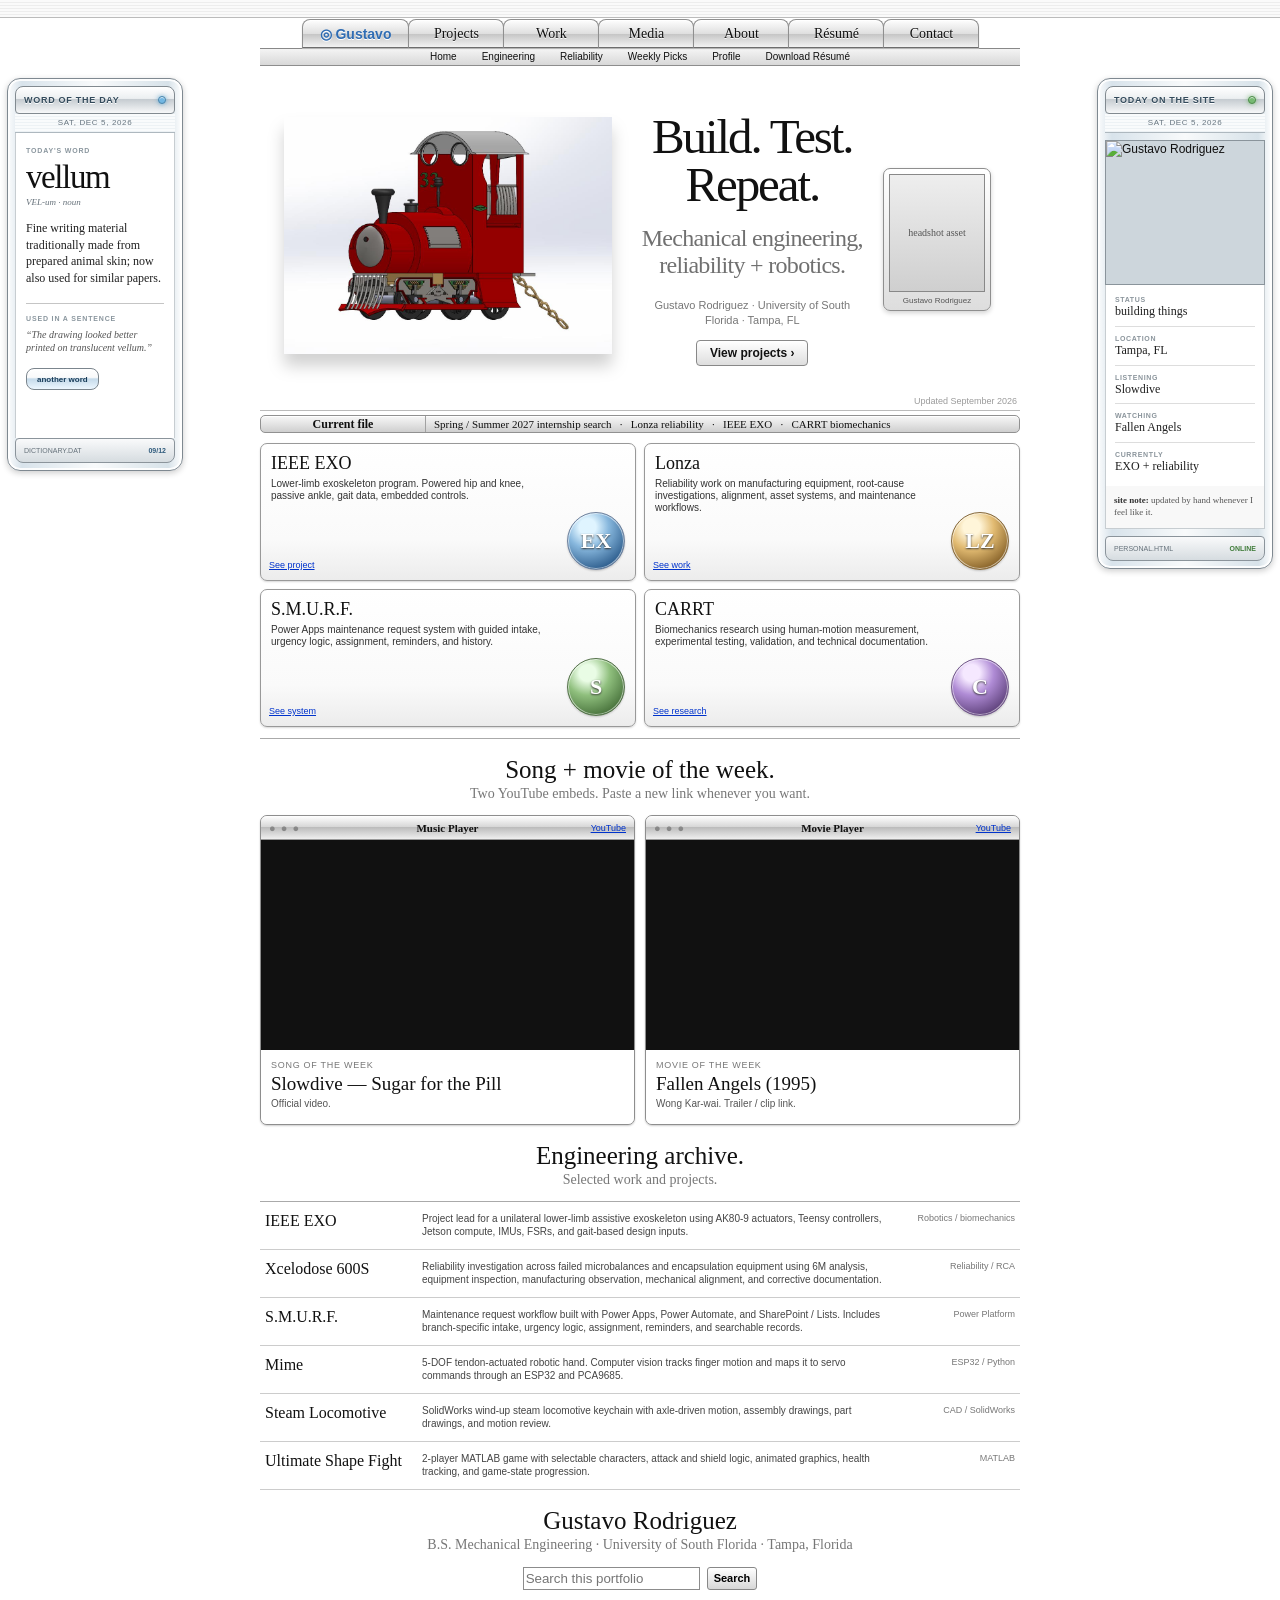
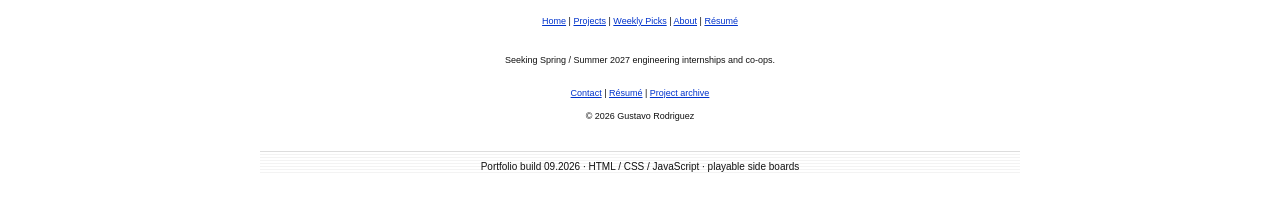
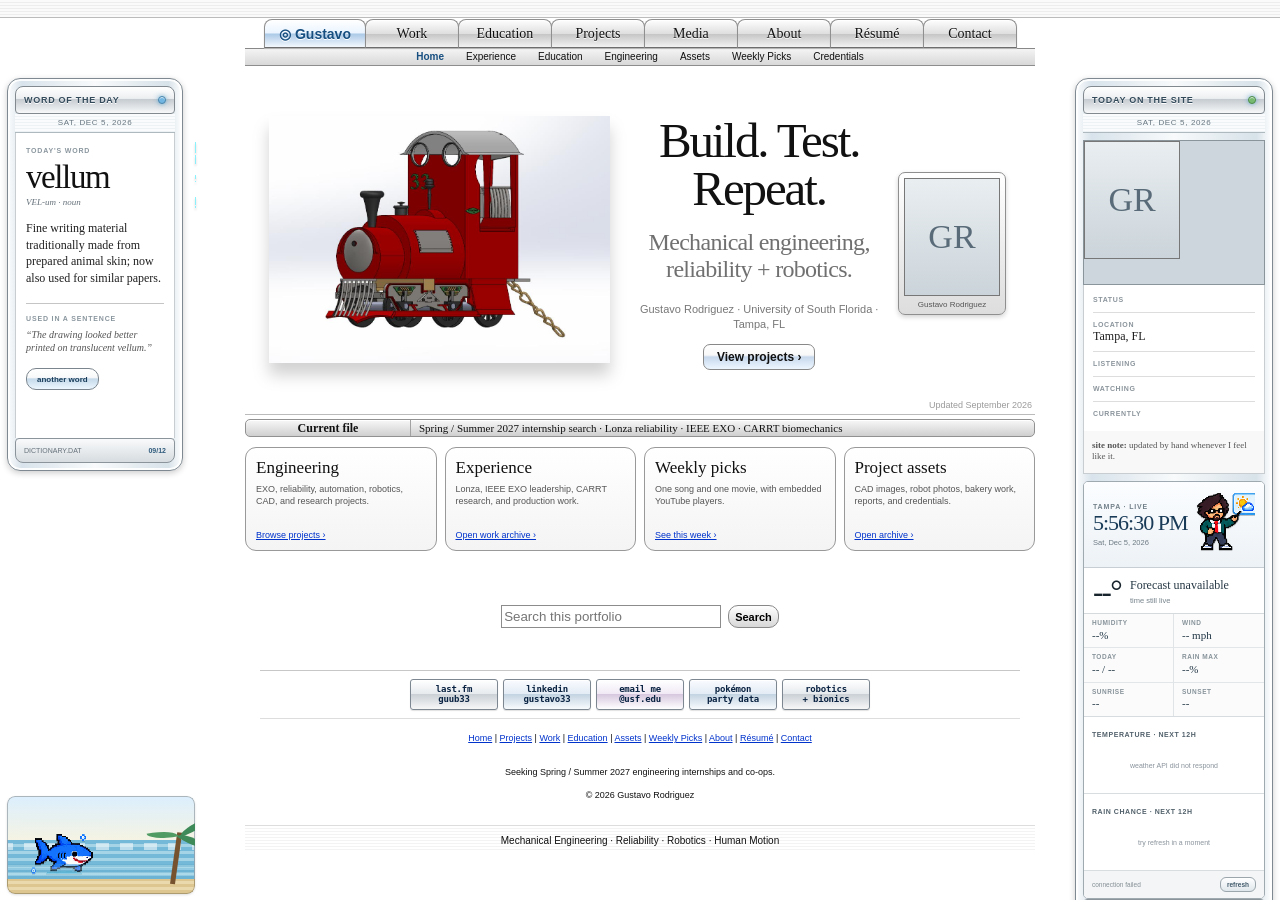
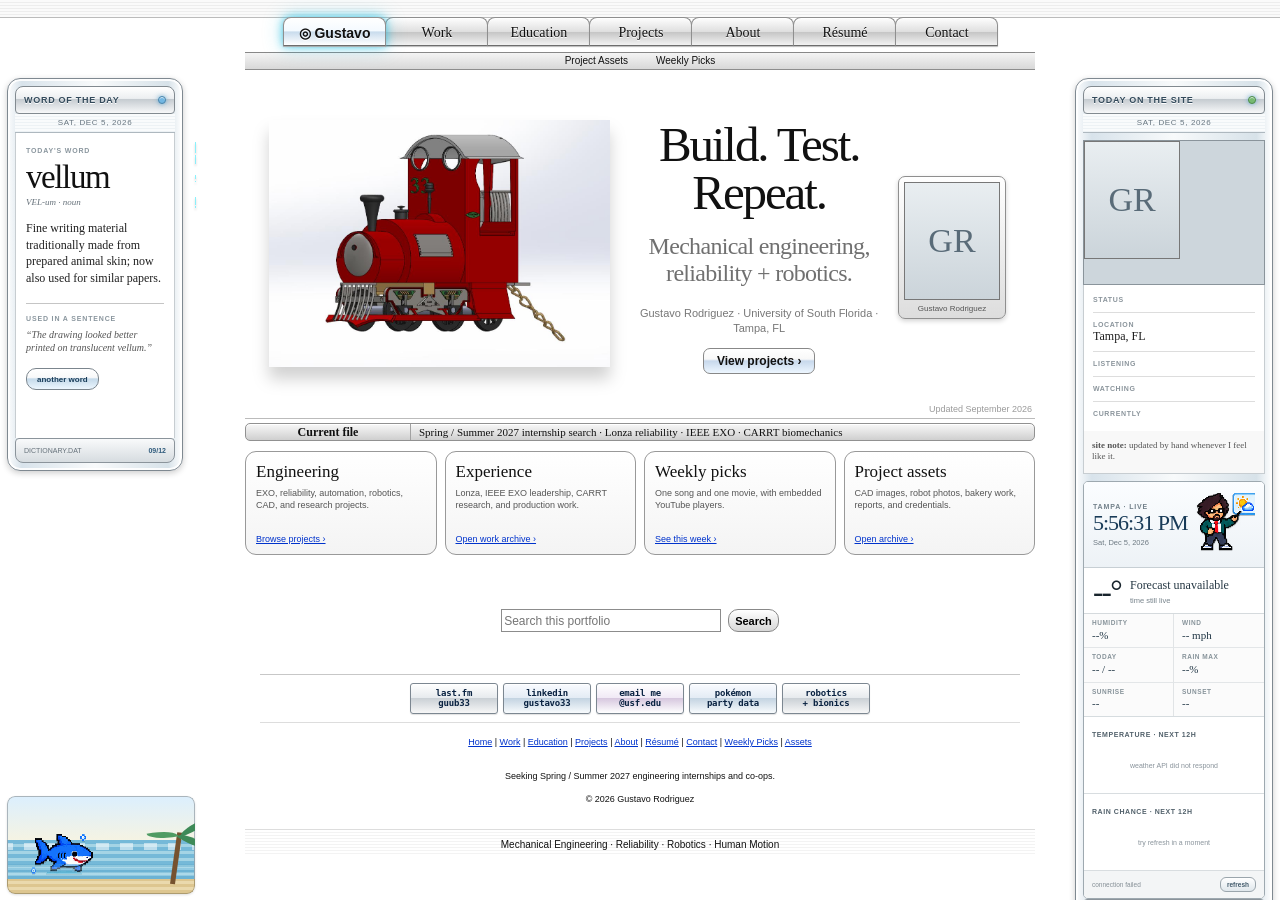
